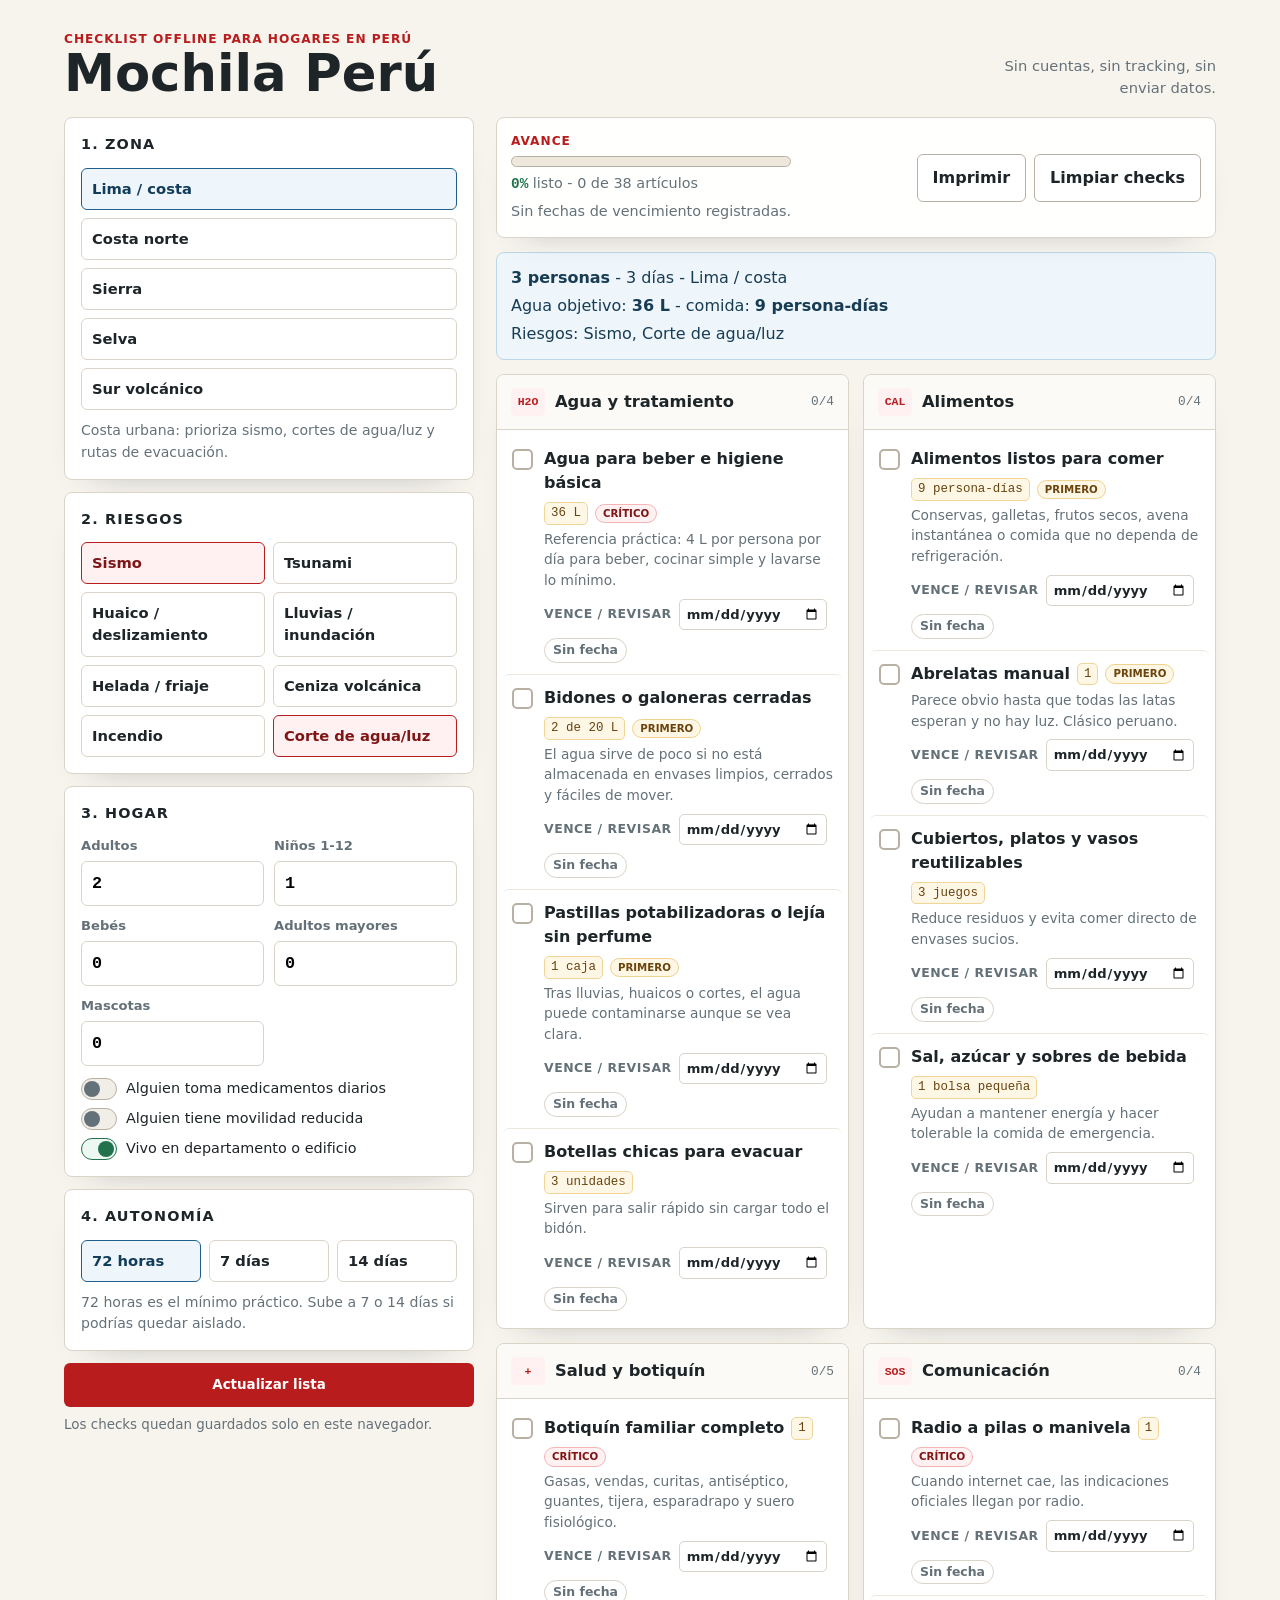
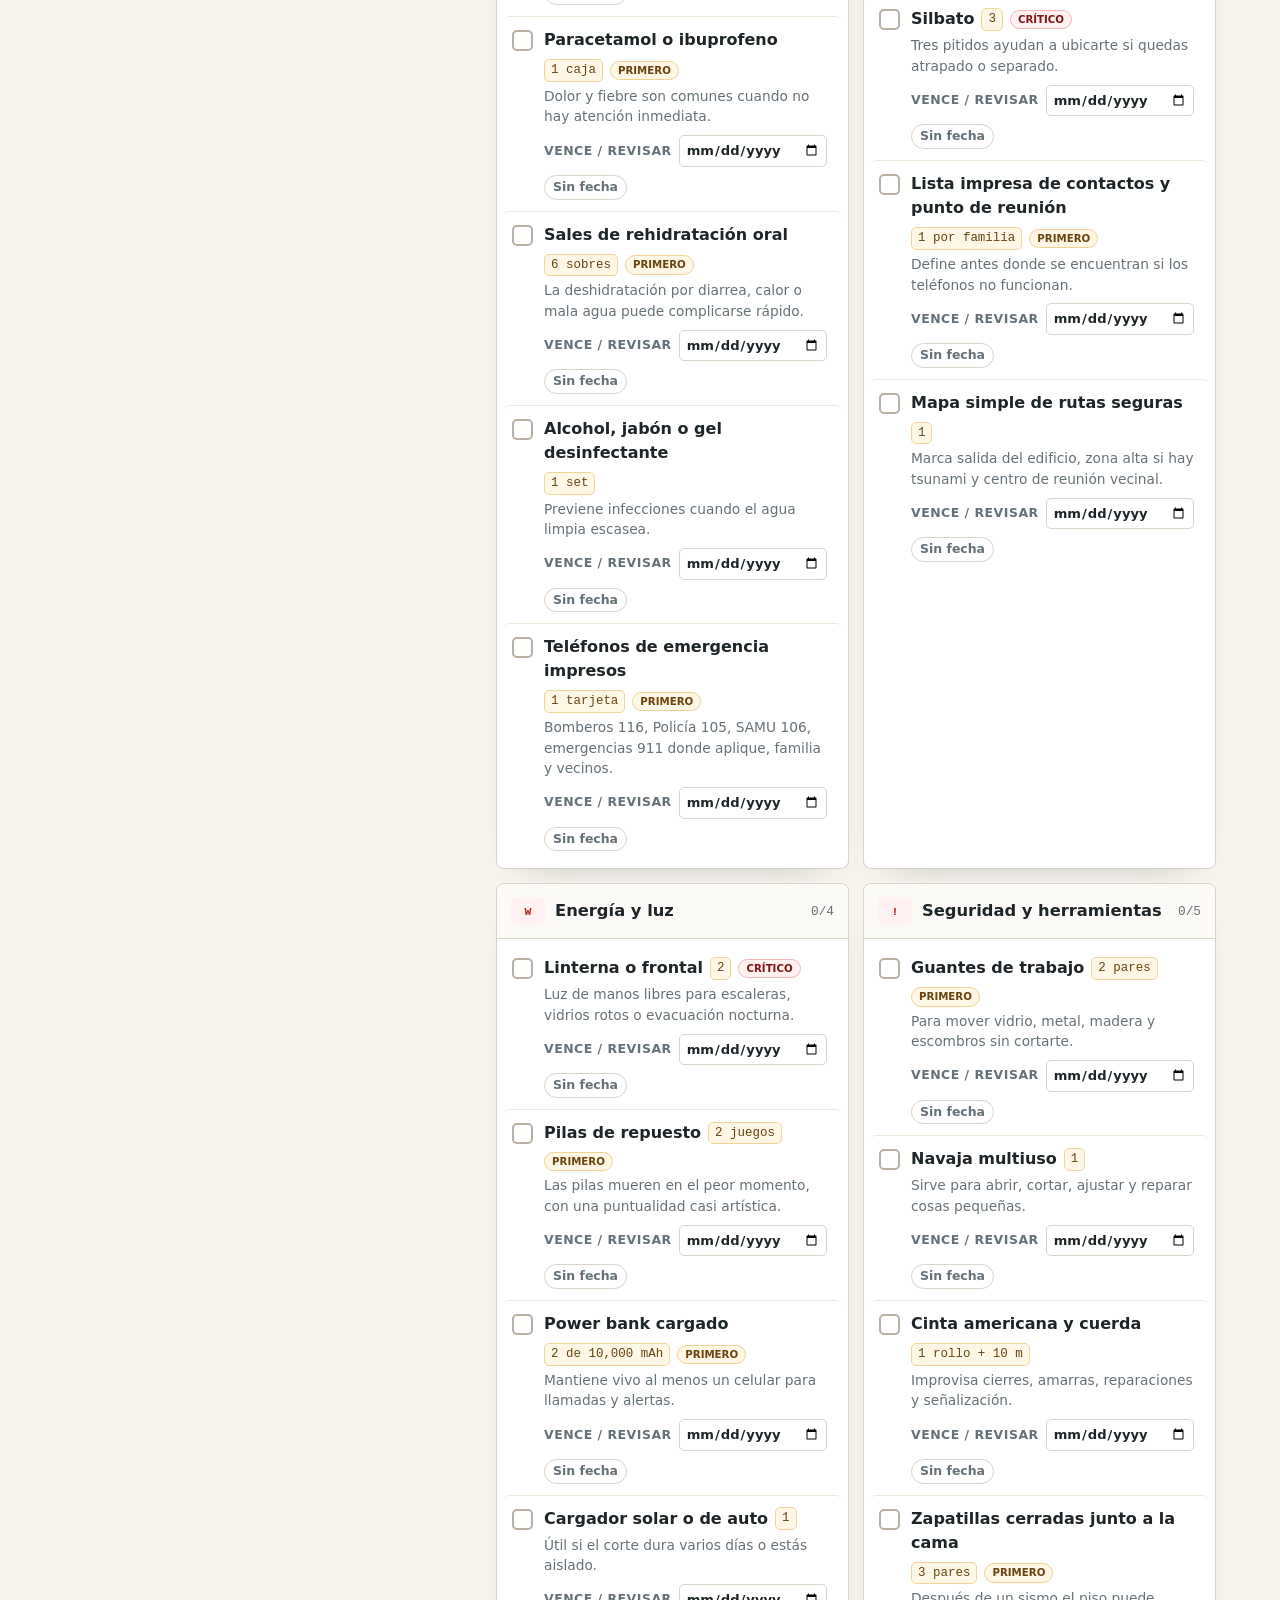
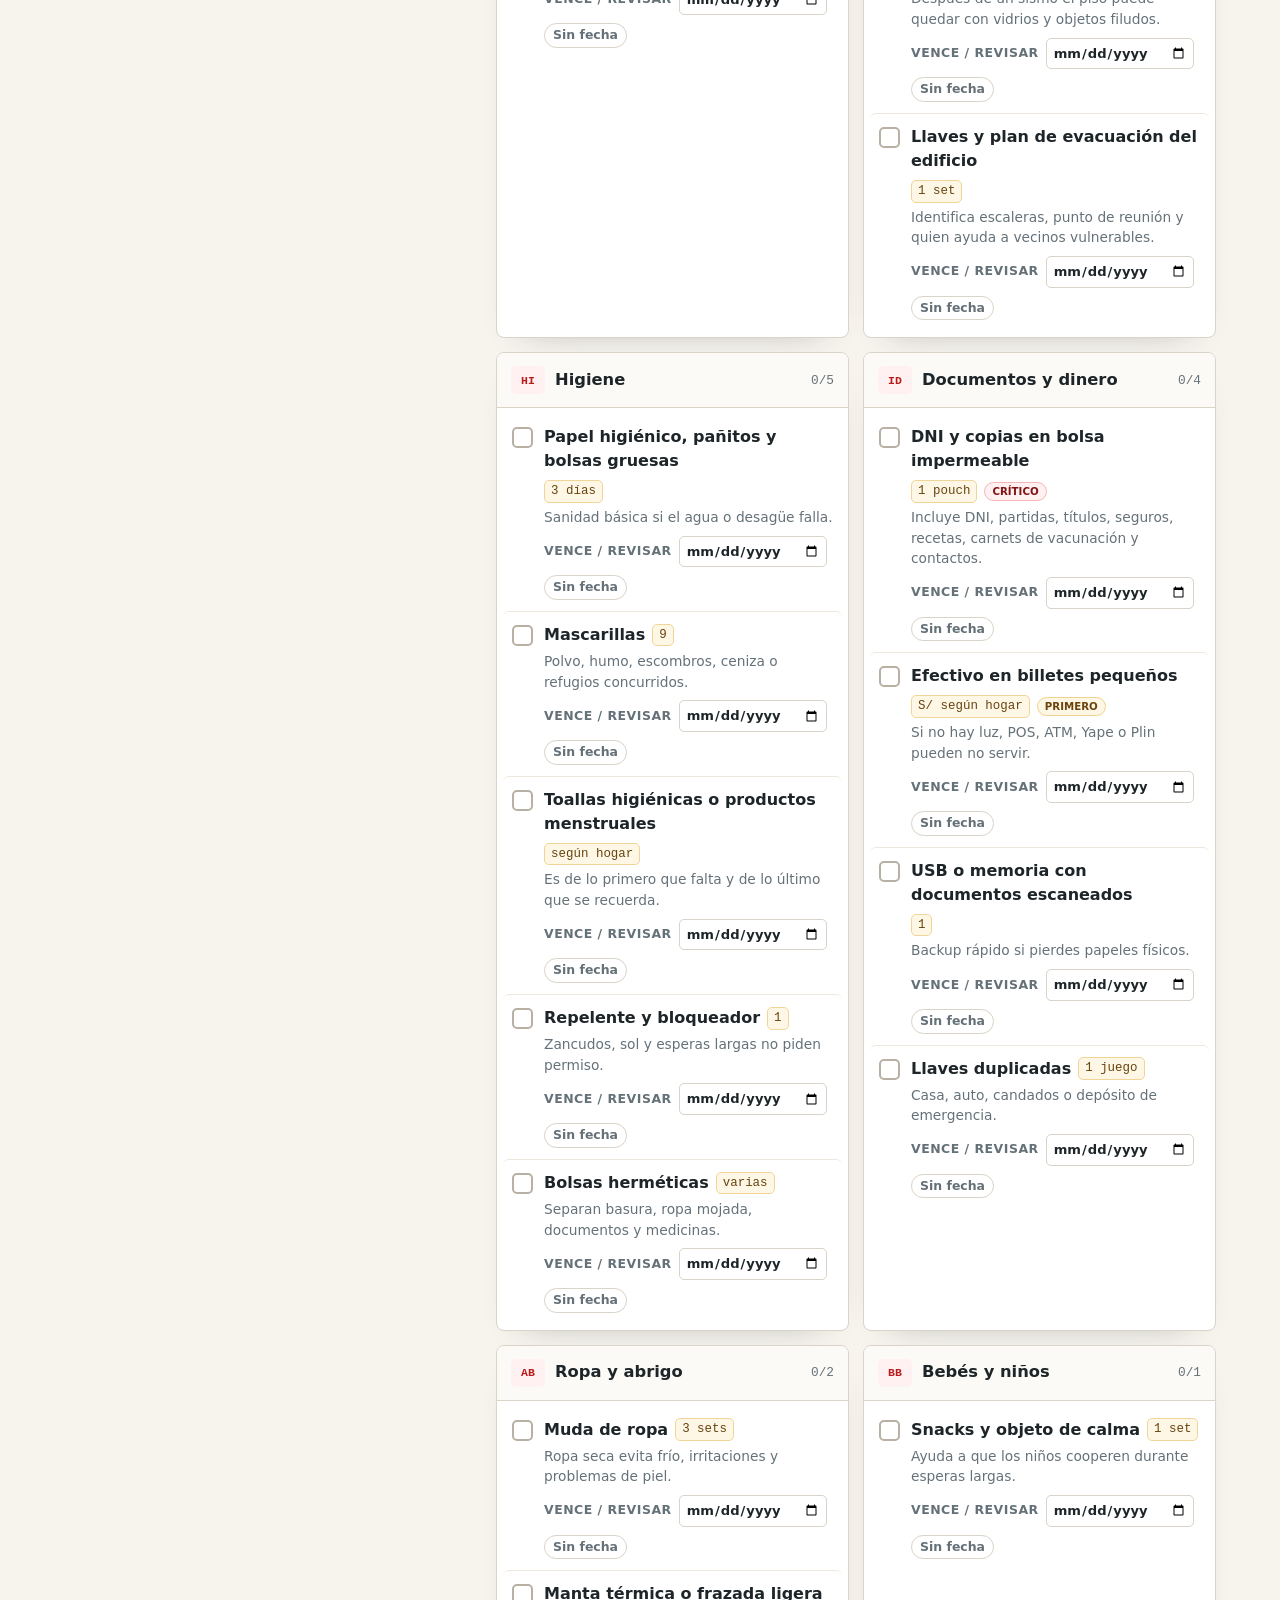
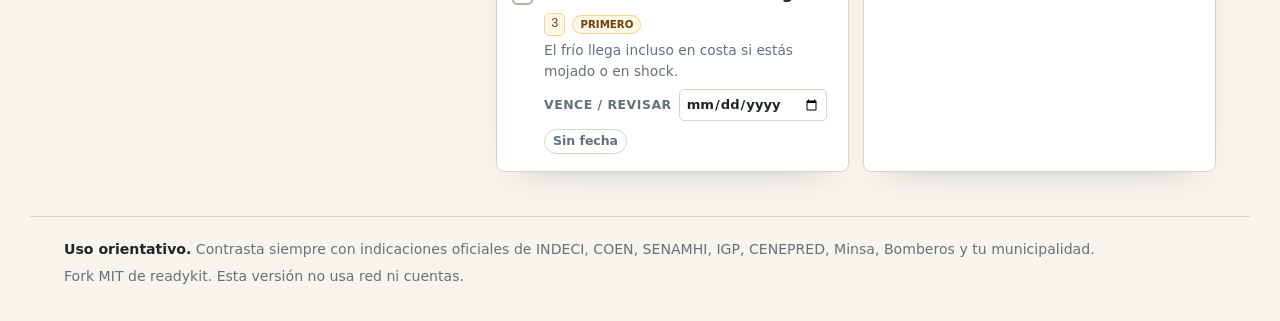
==== index.html @ b3da6a92 "Add expiration tracking and Spanish spelling fixes" ====
<!doctype html>
<html lang="es-PE">
<head>
  <meta charset="utf-8">
  <meta name="viewport" content="width=device-width, initial-scale=1">
  <meta http-equiv="Content-Security-Policy" content="default-src 'self'; connect-src 'none'; img-src 'self' data:; base-uri 'none'; form-action 'none'; object-src 'none'">
  <title>Mochila Perú - checklist familiar de emergencia</title>
  <meta name="description" content="Calcula una mochila de emergencia y caja de reserva para hogares en Perú según zona, riesgos, familia y días de autonomía. Privado, imprimible y offline.">
  <meta name="color-scheme" content="light">
  <link rel="canonical" href="https://gumorenos.github.io/mochila-peru/">
  <meta name="robots" content="index, follow, max-image-preview:large">
  <meta name="author" content="Gumorenos, fork de readykit">
  <meta name="keywords" content="mochila de emergencia Perú, kit de emergencia, INDECI, sismo Perú, huaico, tsunami, friaje, ceniza volcánica">
  <meta name="theme-color" content="#f7f4ee">

  <meta property="og:type" content="website">
  <meta property="og:site_name" content="Mochila Perú">
  <meta property="og:title" content="Mochila Perú - checklist familiar de emergencia">
  <meta property="og:description" content="Checklist peruano para preparar mochila de emergencia y caja de reserva según zona, riesgos y hogar.">
  <meta property="og:url" content="https://gumorenos.github.io/mochila-peru/">
  <meta property="og:locale" content="es_PE">
  <meta property="og:image" content="https://gumorenos.github.io/mochila-peru/og-image.png">

  <link rel="stylesheet" href="styles.css">
  <link rel="icon" href="favicon.svg" type="image/svg+xml">
  <link rel="apple-touch-icon" href="apple-touch-icon.png">
  <link rel="manifest" href="manifest.webmanifest">

  <script type="application/ld+json">
  {
    "@context": "https://schema.org",
    "@type": "WebApplication",
    "name": "Mochila Perú",
    "description": "Checklist familiar de emergencia para hogares en Perú. Calcula cantidades según familia, zona, riesgos y días de autonomía.",
    "url": "https://gumorenos.github.io/mochila-peru/",
    "applicationCategory": "UtilitiesApplication",
    "operatingSystem": "Any",
    "isAccessibleForFree": true,
    "license": "https://opensource.org/licenses/MIT",
    "inLanguage": "es-PE"
  }
  </script>
</head>
<body>
  <a class="skip-link" href="#lista">Saltar a la lista</a>

  <header class="topbar">
    <div>
      <p class="eyebrow">Checklist offline para hogares en Perú</p>
      <h1>Mochila Perú</h1>
    </div>
    <p class="topbar__note">Sin cuentas, sin tracking, sin enviar datos.</p>
  </header>

  <main class="layout">
    <form class="controls" id="controls" novalidate>
      <section class="panel">
        <h2>1. Zona</h2>
        <div class="segmented" role="radiogroup" aria-label="Zona del hogar">
          <label class="seg"><input type="radio" name="zone" value="lima-costa" checked><span>Lima / costa</span></label>
          <label class="seg"><input type="radio" name="zone" value="costa-norte"><span>Costa norte</span></label>
          <label class="seg"><input type="radio" name="zone" value="sierra"><span>Sierra</span></label>
          <label class="seg"><input type="radio" name="zone" value="selva"><span>Selva</span></label>
          <label class="seg"><input type="radio" name="zone" value="sur-volcanico"><span>Sur volcánico</span></label>
        </div>
        <p class="hint" id="zoneHint">Costa urbana: prioriza sismo, cortes de agua/luz y rutas de evacuación.</p>
      </section>

      <section class="panel">
        <h2>2. Riesgos</h2>
        <div class="chips" id="hazards">
          <label class="chip"><input type="checkbox" name="hazard" value="sismo" checked><span>Sismo</span></label>
          <label class="chip"><input type="checkbox" name="hazard" value="tsunami"><span>Tsunami</span></label>
          <label class="chip"><input type="checkbox" name="hazard" value="huaico"><span>Huaico / deslizamiento</span></label>
          <label class="chip"><input type="checkbox" name="hazard" value="lluvias"><span>Lluvias / inundación</span></label>
          <label class="chip"><input type="checkbox" name="hazard" value="friaje"><span>Helada / friaje</span></label>
          <label class="chip"><input type="checkbox" name="hazard" value="ceniza"><span>Ceniza volcánica</span></label>
          <label class="chip"><input type="checkbox" name="hazard" value="incendio"><span>Incendio</span></label>
          <label class="chip"><input type="checkbox" name="hazard" value="corte" checked><span>Corte de agua/luz</span></label>
        </div>
      </section>

      <section class="panel panel--wide">
        <h2>3. Hogar</h2>
        <div class="counts">
          <label>Adultos<input type="number" id="adults" min="0" max="30" value="2" inputmode="numeric"></label>
          <label>Niños 1-12<input type="number" id="children" min="0" max="30" value="1" inputmode="numeric"></label>
          <label>Bebés<input type="number" id="infants" min="0" max="10" value="0" inputmode="numeric"></label>
          <label>Adultos mayores<input type="number" id="elderly" min="0" max="20" value="0" inputmode="numeric"></label>
          <label>Mascotas<input type="number" id="pets" min="0" max="20" value="0" inputmode="numeric"></label>
        </div>
        <div class="toggles">
          <label class="toggle"><input type="checkbox" name="meds"><span>Alguien toma medicamentos diarios</span></label>
          <label class="toggle"><input type="checkbox" name="mobility"><span>Alguien tiene movilidad reducida</span></label>
          <label class="toggle"><input type="checkbox" name="apartment" checked><span>Vivo en departamento o edificio</span></label>
        </div>
      </section>

      <section class="panel">
        <h2>4. Autonomía</h2>
        <div class="segmented segmented--days" role="radiogroup" aria-label="Días de autonomía">
          <label class="seg"><input type="radio" name="days" value="3" checked><span>72 horas</span></label>
          <label class="seg"><input type="radio" name="days" value="7"><span>7 días</span></label>
          <label class="seg"><input type="radio" name="days" value="14"><span>14 días</span></label>
        </div>
        <p class="hint">72 horas es el mínimo práctico. Sube a 7 o 14 días si podrías quedar aislado.</p>
      </section>

      <div class="controls__action">
        <button type="submit" class="btn btn--primary">Actualizar lista</button>
        <span>Los checks quedan guardados solo en este navegador.</span>
      </div>
    </form>

    <section class="results" id="lista">
      <div class="status" aria-labelledby="statusHeading">
        <div>
          <p class="eyebrow" id="statusHeading">Avance</p>
          <div class="meter">
            <div class="meter__track"><div class="meter__fill" id="meterFill"></div></div>
            <p><strong id="meterPct">0%</strong> listo - <span id="meterCount">0 de 0</span> artículos</p>
            <p class="expiry-summary" id="expirySummary">Sin fechas de vencimiento registradas.</p>
          </div>
        </div>
        <div class="status__actions">
          <button type="button" class="btn btn--ghost" id="printBtn">Imprimir</button>
          <button type="button" class="btn btn--ghost" id="resetBtn">Limpiar checks</button>
        </div>
      </div>
      <section class="summary" id="summary" aria-live="polite"></section>
      <section class="kit" id="checklist" aria-label="Checklist de emergencia"></section>
    </section>
  </main>

  <footer class="foot">
    <p><strong>Uso orientativo.</strong> Contrasta siempre con indicaciones oficiales de INDECI, COEN, SENAMHI, IGP, CENEPRED, Minsa, Bomberos y tu municipalidad.</p>
    <p>Fork MIT de readykit. Esta versión no usa red ni cuentas.</p>
  </footer>

  <script src="app.js" defer></script>
</body>
</html>
---- styles.css ----
:root {
  --bg: #f7f4ee;
  --paper: #ffffff;
  --ink: #1e2528;
  --muted: #657178;
  --line: #d9d3c8;
  --line-strong: #b9b0a4;
  --red: #b91c1c;
  --red-soft: #fff1f1;
  --amber: #b7791f;
  --amber-soft: #fff7e6;
  --blue: #1f5f8b;
  --blue-soft: #eef6fb;
  --green: #22734d;
  --green-soft: #eef8f2;
  --shadow: 0 16px 34px -28px rgba(30, 37, 40, .42);
  --radius: 8px;
  --wrap: 1220px;
  --sans: system-ui, -apple-system, "Segoe UI", Roboto, Helvetica, Arial, sans-serif;
  --mono: ui-monospace, "SF Mono", Menlo, Consolas, "Liberation Mono", monospace;
}

* { box-sizing: border-box; }
html { -webkit-text-size-adjust: 100%; }
body {
  margin: 0;
  background: var(--bg);
  color: var(--ink);
  font-family: var(--sans);
  font-size: 16px;
  line-height: 1.5;
}
h1, h2, h3, p { margin: 0; }
h1 { font-size: clamp(2rem, 4vw, 3.25rem); line-height: 1; letter-spacing: 0; }
h2 { font-size: .9rem; text-transform: uppercase; letter-spacing: .08em; }
h3 { font-size: 1.02rem; letter-spacing: 0; }
button, input { font: inherit; }

.skip-link {
  position: absolute;
  left: 12px;
  top: -50px;
  padding: 9px 13px;
  background: var(--ink);
  color: #fff;
  border-radius: 6px;
  z-index: 50;
}
.skip-link:focus { top: 12px; }
:focus-visible { outline: 3px solid var(--blue); outline-offset: 2px; }

.topbar {
  max-width: var(--wrap);
  margin: 0 auto;
  padding: 30px clamp(16px, 4vw, 34px) 18px;
  display: flex;
  align-items: end;
  justify-content: space-between;
  gap: 18px;
}
.eyebrow {
  color: var(--red);
  font-weight: 800;
  font-size: .76rem;
  letter-spacing: .08em;
  text-transform: uppercase;
}
.topbar__note {
  max-width: 260px;
  color: var(--muted);
  font-size: .92rem;
  text-align: right;
}

.layout {
  max-width: var(--wrap);
  margin: 0 auto;
  padding: 0 clamp(16px, 4vw, 34px) 34px;
  display: grid;
  grid-template-columns: minmax(300px, 410px) minmax(0, 1fr);
  gap: 22px;
  align-items: start;
}

.controls {
  position: sticky;
  top: 14px;
  display: grid;
  gap: 12px;
}
.panel {
  background: var(--paper);
  border: 1px solid var(--line);
  border-radius: var(--radius);
  padding: 16px;
  box-shadow: var(--shadow);
}
.hint {
  margin-top: 10px;
  color: var(--muted);
  font-size: .88rem;
}

.segmented {
  display: grid;
  gap: 8px;
  margin-top: 12px;
}
.segmented--days { grid-template-columns: repeat(3, 1fr); }
.seg, .chip, .toggle { position: relative; display: block; }
.seg input, .chip input, .toggle input {
  position: absolute;
  inset: 0;
  opacity: 0;
  margin: 0;
  cursor: pointer;
}
.seg span, .chip span {
  display: block;
  border: 1px solid var(--line);
  border-radius: 6px;
  background: #fff;
  padding: 9px 10px;
  color: var(--ink);
  font-weight: 650;
  font-size: .92rem;
}
.seg input:checked + span {
  border-color: var(--blue);
  background: var(--blue-soft);
  color: #123d5a;
}
.chips {
  display: grid;
  grid-template-columns: repeat(2, minmax(0, 1fr));
  gap: 8px;
  margin-top: 12px;
}
.chip input:checked + span {
  border-color: var(--red);
  background: var(--red-soft);
  color: #7f1515;
}

.counts {
  display: grid;
  grid-template-columns: repeat(2, minmax(0, 1fr));
  gap: 10px;
  margin-top: 12px;
}
.counts label {
  color: var(--muted);
  font-size: .82rem;
  font-weight: 700;
}
.counts input {
  width: 100%;
  margin-top: 5px;
  border: 1px solid var(--line);
  border-radius: 6px;
  padding: 9px 10px;
  font-family: var(--mono);
  font-size: 1.05rem;
}
.toggles {
  margin-top: 12px;
  display: grid;
  gap: 8px;
}
.toggle span {
  display: grid;
  grid-template-columns: 36px 1fr;
  gap: 9px;
  align-items: center;
  color: var(--ink);
  font-size: .9rem;
}
.toggle span::before {
  content: "";
  width: 34px;
  height: 20px;
  border-radius: 999px;
  border: 1px solid var(--line-strong);
  background: #f1eee8;
}
.toggle span::after {
  content: "";
  position: absolute;
  left: 3px;
  width: 16px;
  height: 16px;
  border-radius: 50%;
  background: var(--muted);
  transition: transform .15s ease, background .15s ease;
}
.toggle input:checked + span::before { background: var(--green-soft); border-color: var(--green); }
.toggle input:checked + span::after { transform: translateX(14px); background: var(--green); }

.controls__action {
  display: grid;
  gap: 8px;
  color: var(--muted);
  font-size: .84rem;
}
.btn {
  border: 1px solid transparent;
  border-radius: 6px;
  padding: 11px 15px;
  font-weight: 800;
  cursor: pointer;
}
.btn--primary { background: var(--red); color: #fff; }
.btn--primary:hover { background: #991b1b; }
.btn--ghost { background: #fff; border-color: var(--line-strong); color: var(--ink); }
.btn--ghost:hover { background: #f4f0e9; }

.results { display: grid; gap: 14px; min-width: 0; }
.status {
  position: sticky;
  top: 14px;
  z-index: 10;
  display: flex;
  align-items: center;
  justify-content: space-between;
  gap: 16px;
  background: rgba(255,255,255,.92);
  border: 1px solid var(--line);
  border-radius: var(--radius);
  padding: 14px;
  box-shadow: var(--shadow);
  backdrop-filter: blur(8px);
}
.meter { min-width: 260px; margin-top: 5px; }
.meter__track {
  height: 11px;
  border: 1px solid var(--line-strong);
  border-radius: 999px;
  overflow: hidden;
  background: #eee8dc;
}
.meter__fill {
  height: 100%;
  width: 0;
  background: var(--green);
  transition: width .25s ease;
}
.meter p { margin-top: 6px; color: var(--muted); font-size: .9rem; }
.meter strong { color: var(--green); font-family: var(--mono); }
.expiry-summary {
  color: var(--muted);
}
.expiry-summary.is-expired { color: var(--red); font-weight: 800; }
.expiry-summary.is-soon { color: var(--amber); font-weight: 800; }
.expiry-summary.is-watch { color: var(--blue); }
.expiry-summary.is-ok { color: var(--green); }
.status__actions { display: flex; gap: 8px; flex-wrap: wrap; }

.summary__card {
  background: var(--blue-soft);
  border: 1px solid #bdd7e9;
  border-radius: var(--radius);
  padding: 13px 14px;
  display: grid;
  gap: 4px;
  color: #173c54;
}

.kit {
  display: grid;
  grid-template-columns: repeat(2, minmax(0, 1fr));
  gap: 14px;
}
.cat {
  background: var(--paper);
  border: 1px solid var(--line);
  border-radius: var(--radius);
  box-shadow: var(--shadow);
  overflow: hidden;
}
.cat__head {
  display: flex;
  align-items: center;
  gap: 10px;
  padding: 13px 14px;
  border-bottom: 1px solid var(--line);
  background: #fbfaf6;
}
.cat__glyph {
  width: 34px;
  height: 28px;
  display: grid;
  place-items: center;
  border-radius: 5px;
  background: var(--red-soft);
  color: var(--red);
  font-family: var(--mono);
  font-size: .72rem;
  font-weight: 900;
}
.cat__count {
  margin-left: auto;
  color: var(--muted);
  font-family: var(--mono);
  font-size: .8rem;
}
.cat__list { list-style: none; padding: 6px; margin: 0; }
.item {
  display: grid;
  grid-template-columns: auto 1fr;
  gap: 4px 11px;
  padding: 11px 9px;
  border-radius: 6px;
}
.item + .item { border-top: 1px solid #eee8dc; }
.item:hover { background: #fbfaf6; }
.item.is-done { background: var(--green-soft); }
.item.is-done .item__name { text-decoration: line-through; color: var(--muted); }
.item__box { grid-row: 1 / 3; padding-top: 2px; }
.item__box input {
  appearance: none;
  width: 21px;
  height: 21px;
  margin: 0;
  border: 2px solid var(--line-strong);
  border-radius: 5px;
  display: grid;
  place-items: center;
  cursor: pointer;
}
.item__box input:checked { background: var(--green); border-color: var(--green); }
.item__box input:checked::after {
  content: "";
  width: 5px;
  height: 10px;
  border: solid #fff;
  border-width: 0 2px 2px 0;
  transform: rotate(45deg) translate(-1px, -1px);
}
.item__main { display: flex; align-items: center; gap: 7px; flex-wrap: wrap; }
.item__name { font-weight: 750; }
.item__qty {
  font-family: var(--mono);
  font-size: .78rem;
  color: #66440f;
  background: var(--amber-soft);
  border: 1px solid #f0d597;
  border-radius: 5px;
  padding: 1px 6px;
}
.tag {
  font-size: .64rem;
  font-weight: 900;
  text-transform: uppercase;
  border-radius: 999px;
  padding: 1px 7px;
}
.tag--critical { color: #7f1515; background: var(--red-soft); border: 1px solid #f3b5b5; }
.tag--first { color: #6b430c; background: var(--amber-soft); border: 1px solid #efd28d; }
.item__why {
  grid-column: 2;
  color: var(--muted);
  font-size: .86rem;
}
.item__expiry {
  grid-column: 2;
  display: flex;
  align-items: center;
  gap: 8px;
  flex-wrap: wrap;
  margin-top: 4px;
}
.item__expiry label {
  display: inline-flex;
  align-items: center;
  gap: 7px;
  color: var(--muted);
  font-size: .78rem;
  font-weight: 800;
  text-transform: uppercase;
  letter-spacing: .04em;
}
.item__expiry input {
  border: 1px solid var(--line);
  border-radius: 5px;
  padding: 4px 6px;
  color: var(--ink);
  background: #fff;
  font-size: .82rem;
}
.expiry-status {
  border: 1px solid var(--line);
  border-radius: 999px;
  padding: 2px 8px;
  color: var(--muted);
  background: #fff;
  font-size: .78rem;
  font-weight: 800;
}
.expiry-status.is-expired { color: var(--red); background: var(--red-soft); border-color: #f3b5b5; }
.expiry-status.is-soon { color: var(--amber); background: var(--amber-soft); border-color: #efd28d; }
.expiry-status.is-watch { color: var(--blue); background: var(--blue-soft); border-color: #bdd7e9; }
.expiry-status.is-ok { color: var(--green); background: var(--green-soft); border-color: #b9dfc8; }

.foot {
  border-top: 1px solid var(--line);
  max-width: var(--wrap);
  margin: 10px auto 0;
  padding: 22px clamp(16px, 4vw, 34px) 34px;
  color: var(--muted);
  font-size: .88rem;
  display: grid;
  gap: 6px;
}
.foot strong { color: var(--ink); }

@media (max-width: 980px) {
  .layout { grid-template-columns: 1fr; }
  .controls, .status { position: static; }
  .topbar { align-items: start; flex-direction: column; }
  .topbar__note { text-align: left; }
}
@media (max-width: 720px) {
  .kit { grid-template-columns: 1fr; }
  .status { align-items: stretch; flex-direction: column; }
  .status__actions .btn { flex: 1; }
}
@media (max-width: 520px) {
  .chips, .counts, .segmented--days { grid-template-columns: 1fr; }
  .meter { min-width: 0; }
}

@media print {
  body { background: #fff; color: #000; }
  .topbar, .controls, .status__actions, .skip-link { display: none !important; }
  .layout { display: block; max-width: none; padding: 0; }
  .status, .summary__card, .cat { box-shadow: none; border-color: #000; }
  .status { position: static; margin-bottom: 10px; }
  .kit { display: block; }
  .cat { break-inside: avoid; margin-bottom: 10px; }
  .cat__head, .summary__card { background: #fff; }
  .cat__glyph, .tag, .item__qty { border-color: #000; background: #fff; color: #000; }
  .item { break-inside: avoid; }
  .item__why, .foot, .meter p { color: #000; }
}
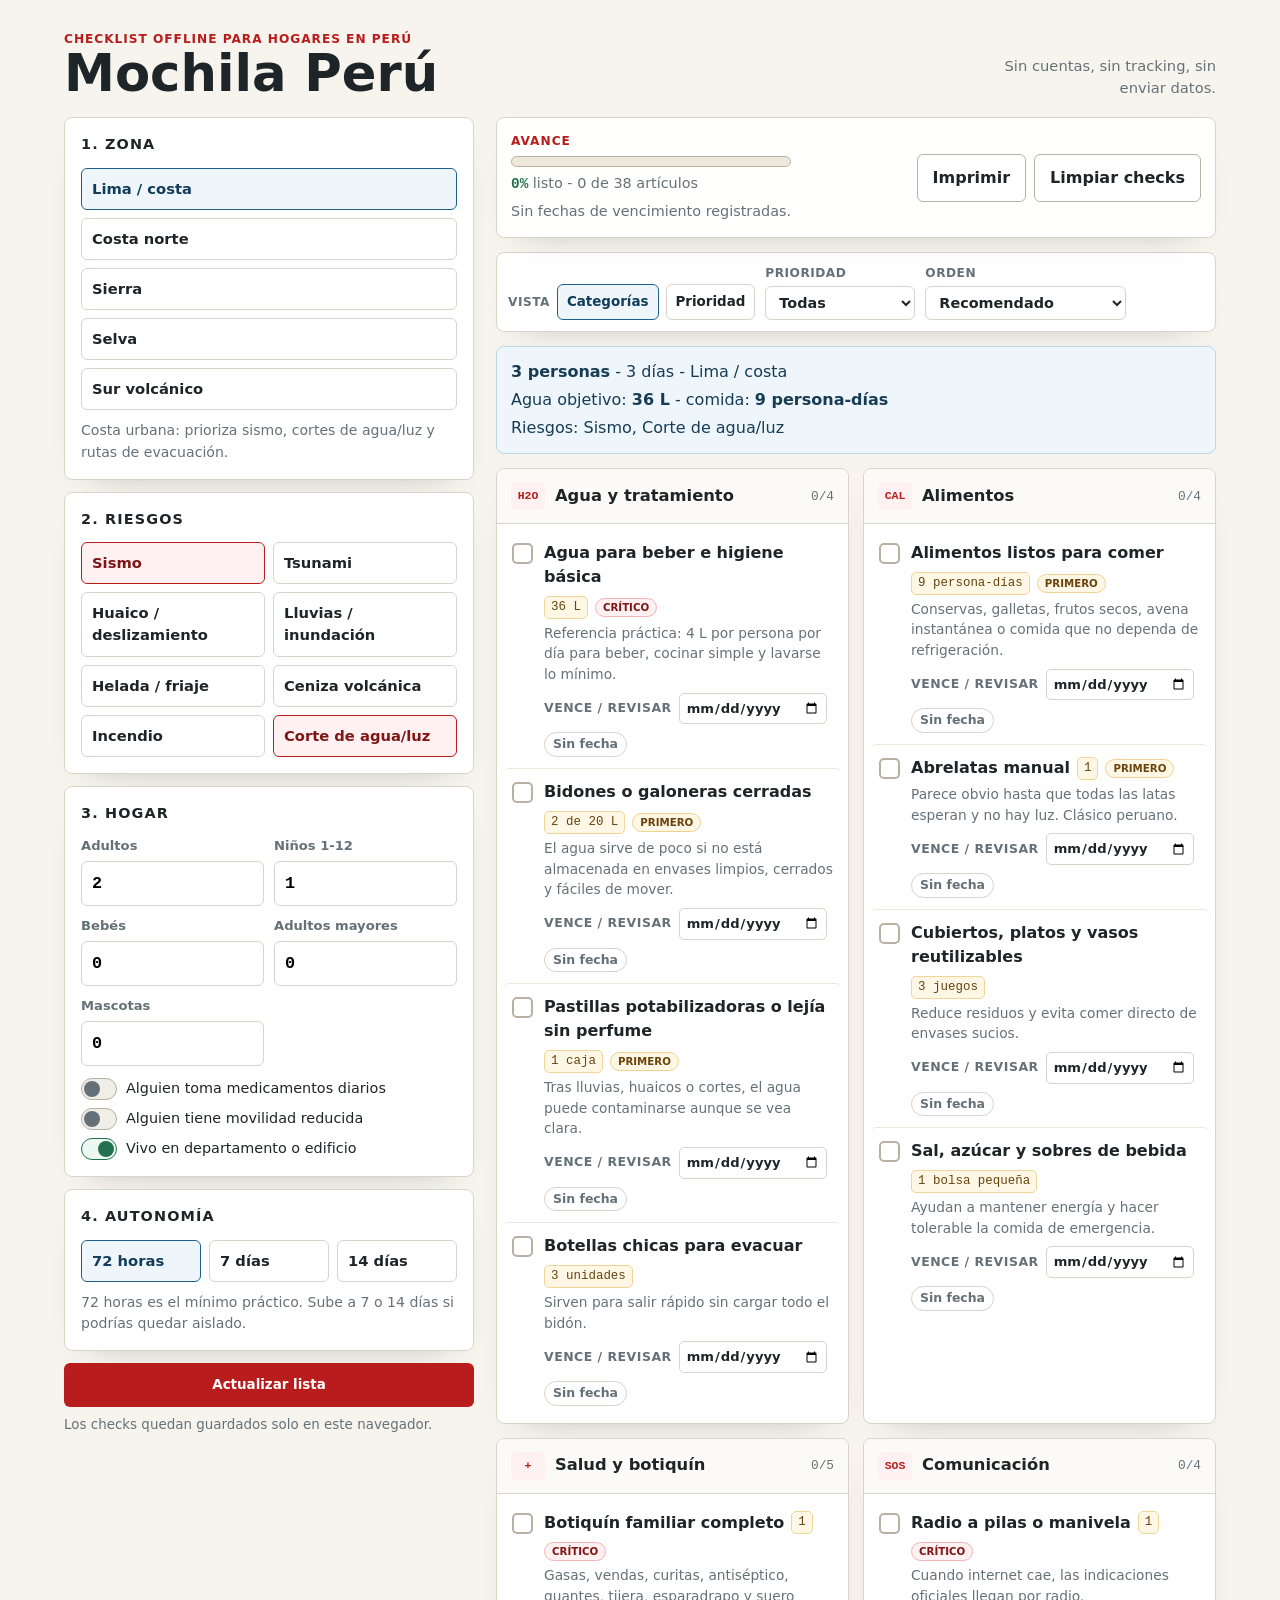
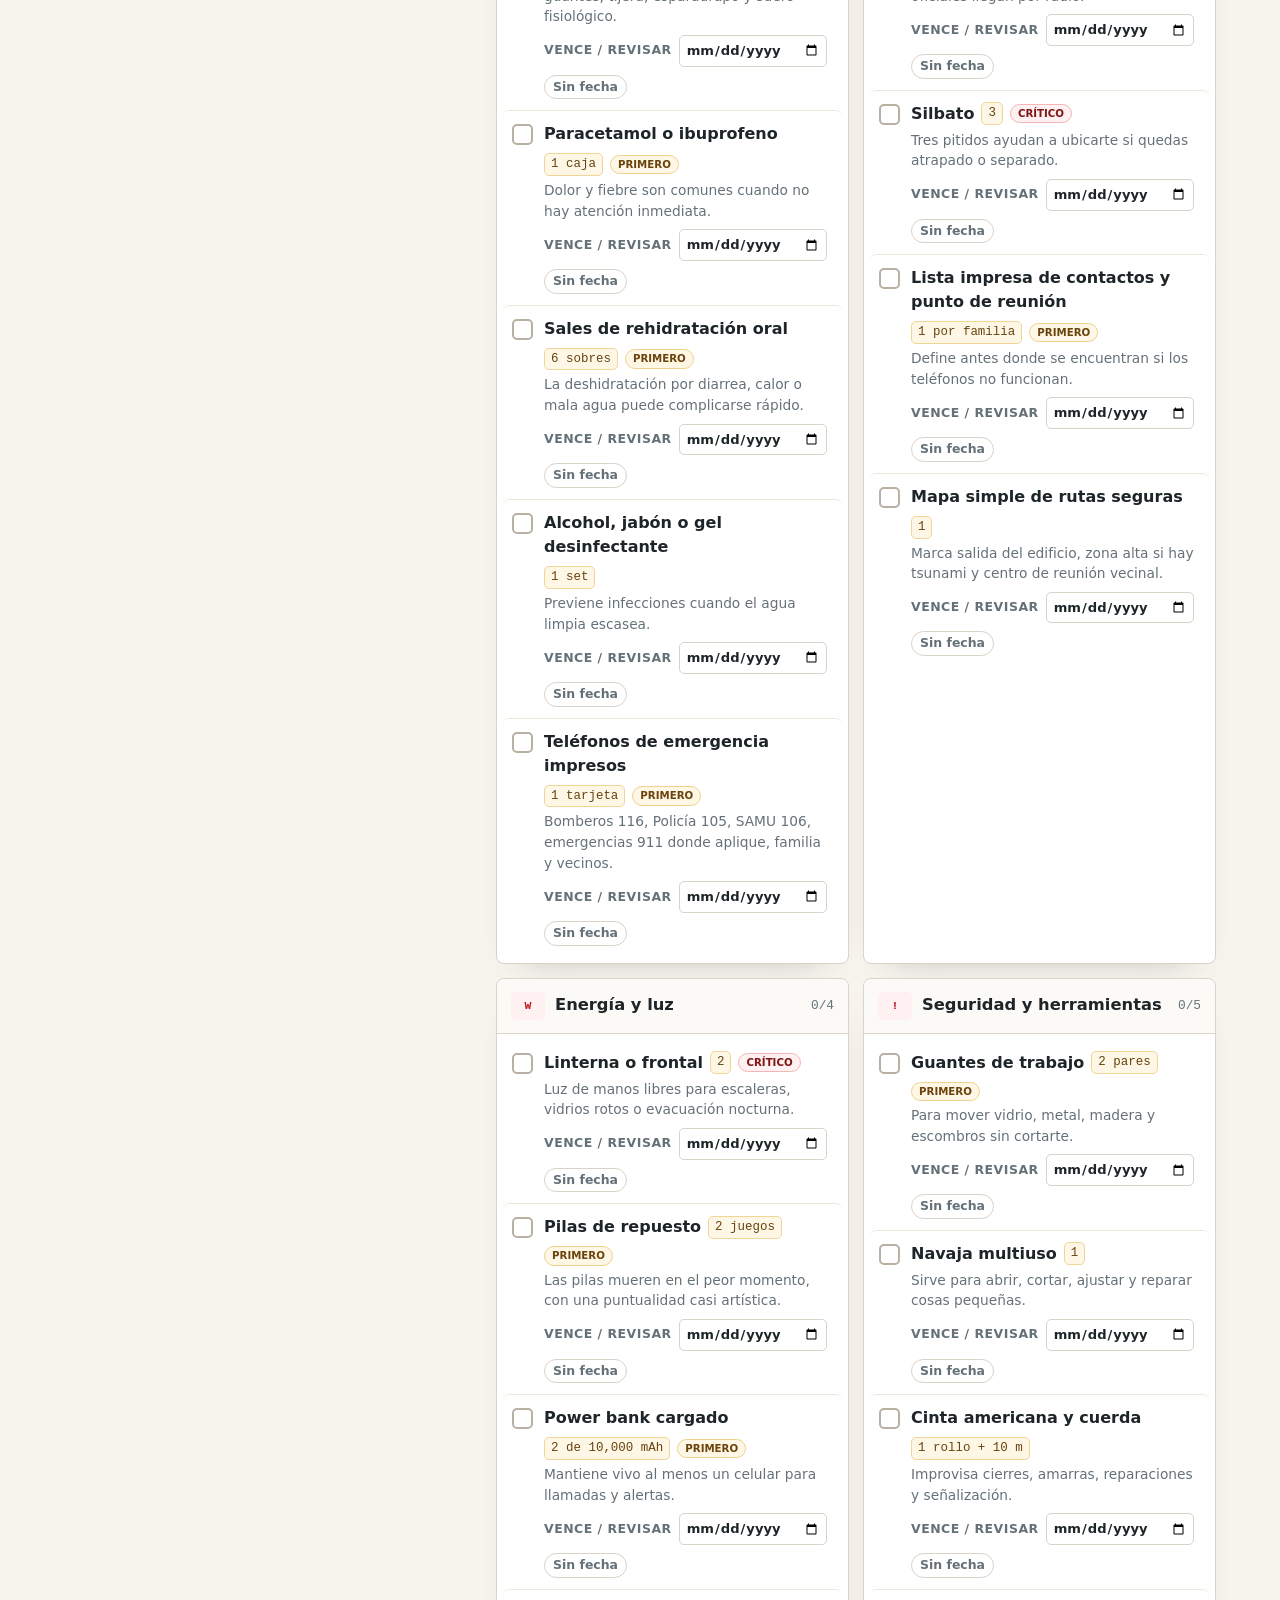
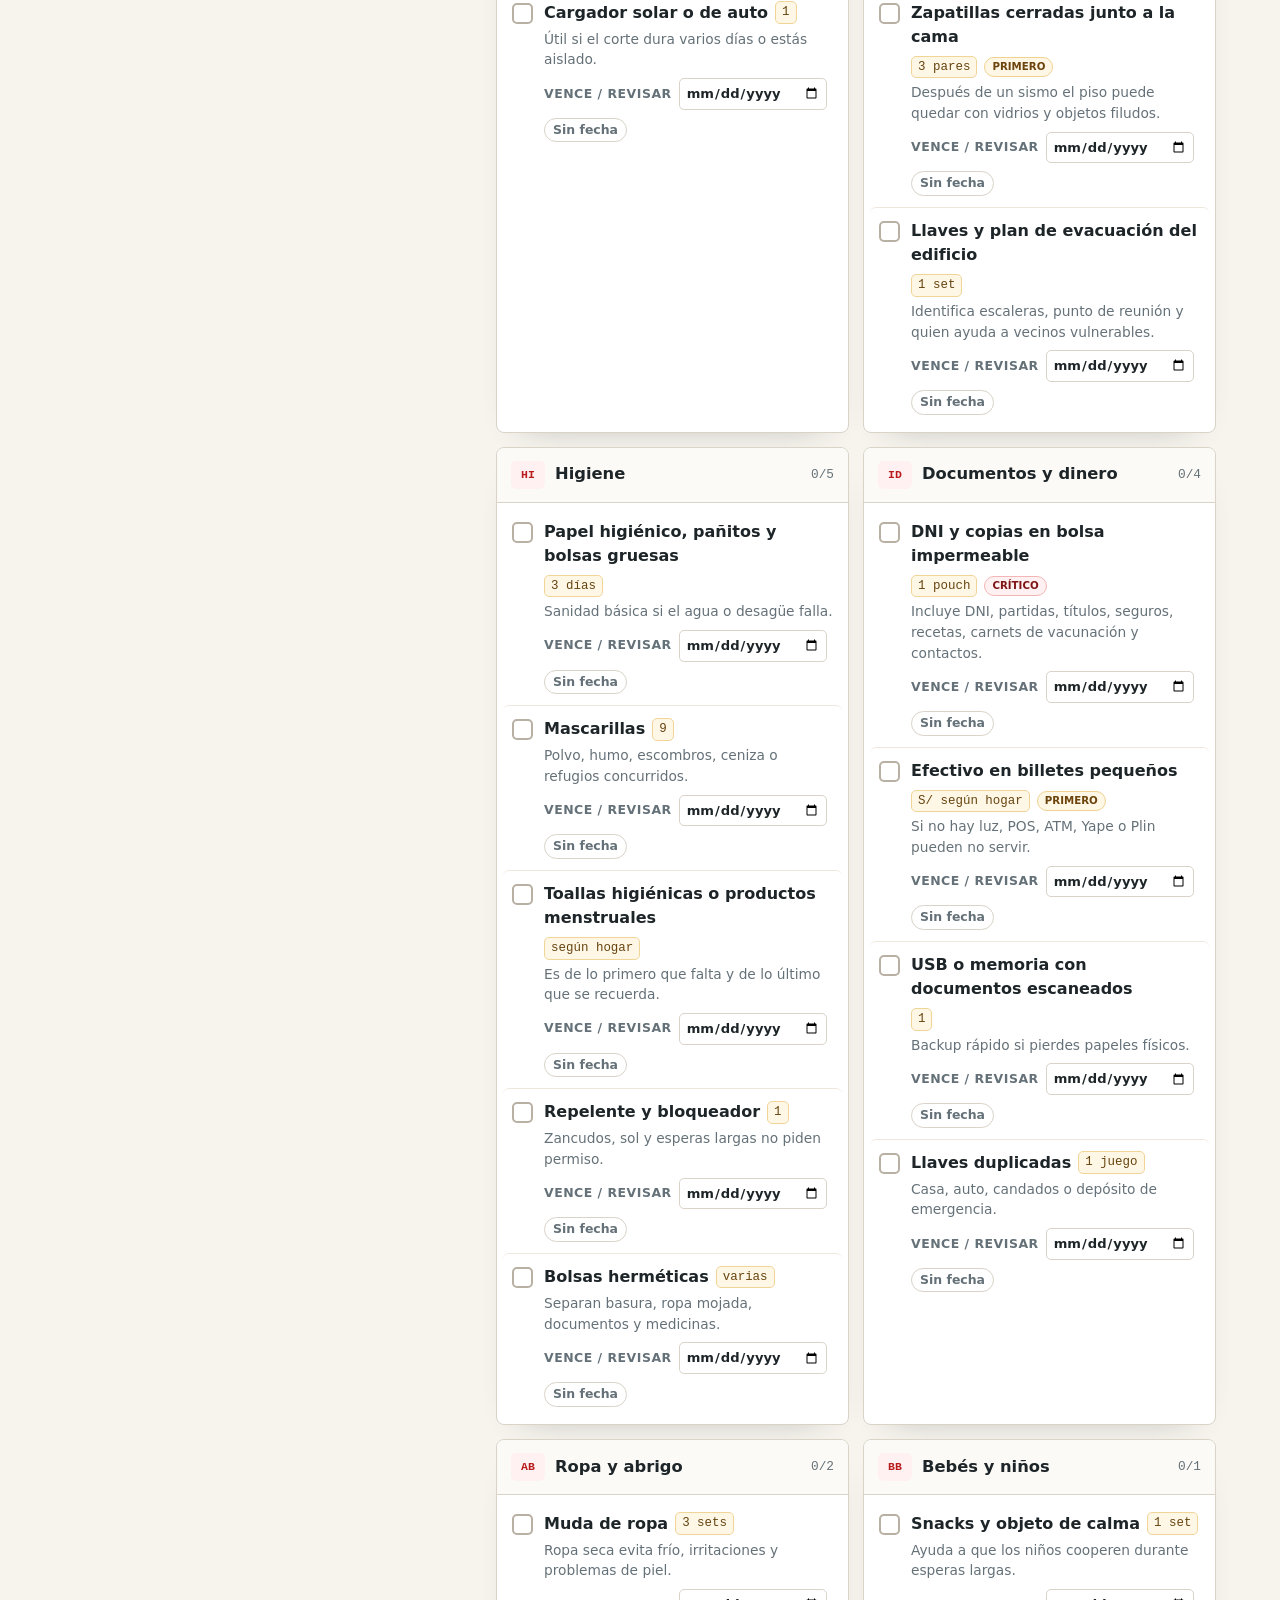
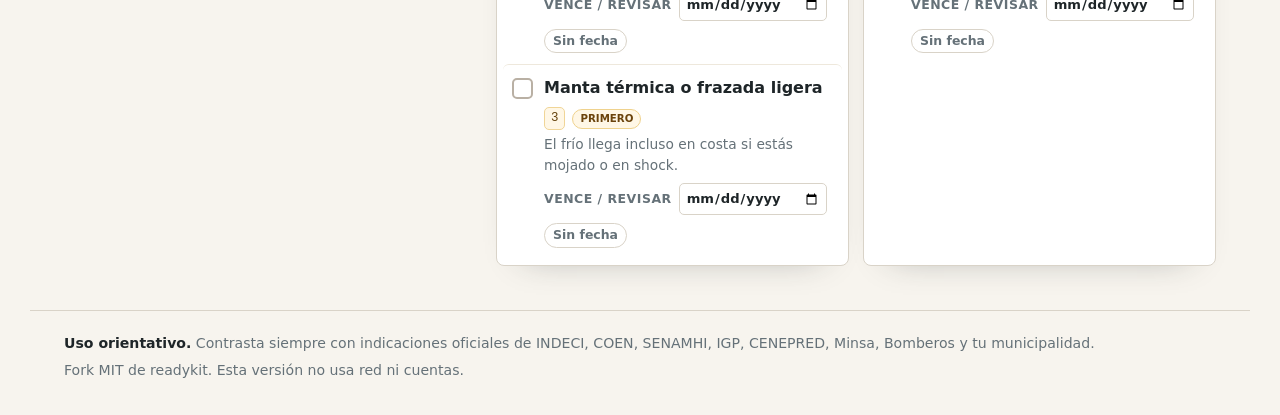
==== commit 5dff447e: "Add priority list controls" ====
--- a/index.html
+++ b/index.html
@@ -127,6 +127,31 @@
           <button type="button" class="btn btn--ghost" id="resetBtn">Limpiar checks</button>
         </div>
       </div>
+      <section class="list-tools" aria-label="Controles de lista">
+        <div class="list-tools__group">
+          <span>Vista</span>
+          <label><input type="radio" name="viewMode" value="category" checked><span>Categorías</span></label>
+          <label><input type="radio" name="viewMode" value="priority"><span>Prioridad</span></label>
+        </div>
+        <label class="select-control">
+          Prioridad
+          <select id="priorityFilter">
+            <option value="all">Todas</option>
+            <option value="crítico">Crítico</option>
+            <option value="primero">Primero</option>
+            <option value="normal">Sin marca</option>
+          </select>
+        </label>
+        <label class="select-control">
+          Orden
+          <select id="sortMode">
+            <option value="recommended">Recomendado</option>
+            <option value="priority">Prioridad</option>
+            <option value="expiry">Vencimiento</option>
+            <option value="pending">Pendientes primero</option>
+          </select>
+        </label>
+      </section>
       <section class="summary" id="summary" aria-live="polite"></section>
       <section class="kit" id="checklist" aria-label="Checklist de emergencia"></section>
     </section>
--- a/styles.css
+++ b/styles.css
@@ -265,10 +265,88 @@
   color: #173c54;
 }
 
+.list-tools {
+  display: flex;
+  align-items: end;
+  gap: 10px;
+  flex-wrap: wrap;
+  background: var(--paper);
+  border: 1px solid var(--line);
+  border-radius: var(--radius);
+  padding: 11px;
+  box-shadow: var(--shadow);
+}
+.list-tools__group {
+  display: flex;
+  align-items: center;
+  gap: 7px;
+  flex-wrap: wrap;
+}
+.list-tools__group > span,
+.select-control {
+  color: var(--muted);
+  font-size: .76rem;
+  font-weight: 850;
+  text-transform: uppercase;
+  letter-spacing: .04em;
+}
+.list-tools__group label {
+  position: relative;
+  display: block;
+}
+.list-tools__group input {
+  position: absolute;
+  inset: 0;
+  opacity: 0;
+  margin: 0;
+  cursor: pointer;
+}
+.list-tools__group label span {
+  display: block;
+  border: 1px solid var(--line);
+  border-radius: 6px;
+  background: #fff;
+  padding: 7px 9px;
+  color: var(--ink);
+  font-size: .84rem;
+  font-weight: 750;
+  text-transform: none;
+  letter-spacing: 0;
+}
+.list-tools__group input:checked + span {
+  border-color: var(--blue);
+  background: var(--blue-soft);
+  color: #123d5a;
+}
+.select-control {
+  display: grid;
+  gap: 4px;
+}
+.select-control select {
+  min-width: 150px;
+  border: 1px solid var(--line);
+  border-radius: 6px;
+  background: #fff;
+  color: var(--ink);
+  padding: 7px 9px;
+  font: inherit;
+  font-size: .9rem;
+}
+
 .kit {
   display: grid;
   grid-template-columns: repeat(2, minmax(0, 1fr));
   gap: 14px;
+}
+.kit--priority {
+  grid-template-columns: 1fr;
+}
+.empty {
+  background: var(--paper);
+  border: 1px solid var(--line);
+  border-radius: var(--radius);
+  padding: 14px;
+  color: var(--muted);
 }
 .cat {
   background: var(--paper);
@@ -356,6 +434,7 @@
 }
 .tag--critical { color: #7f1515; background: var(--red-soft); border: 1px solid #f3b5b5; }
 .tag--first { color: #6b430c; background: var(--amber-soft); border: 1px solid #efd28d; }
+.tag--cat { color: #173c54; background: var(--blue-soft); border: 1px solid #bdd7e9; }
 .item__why {
   grid-column: 2;
   color: var(--muted);
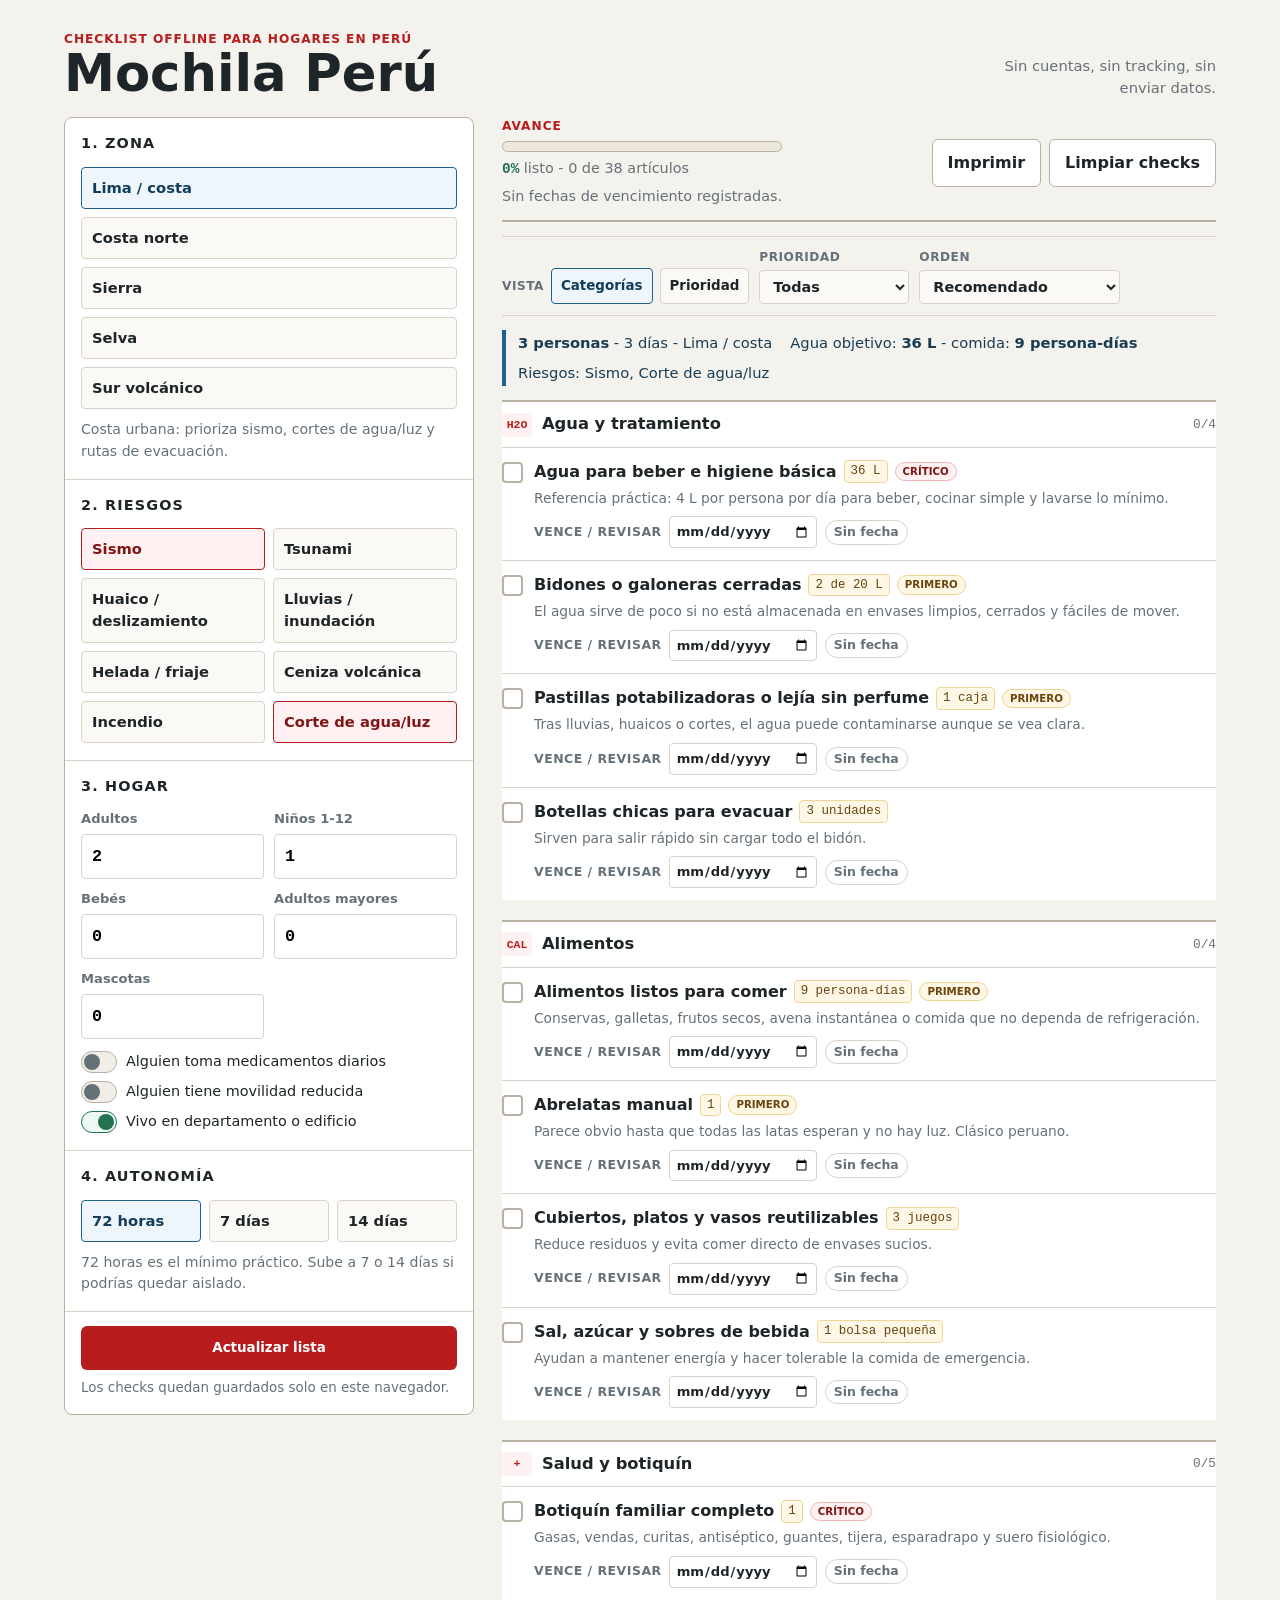
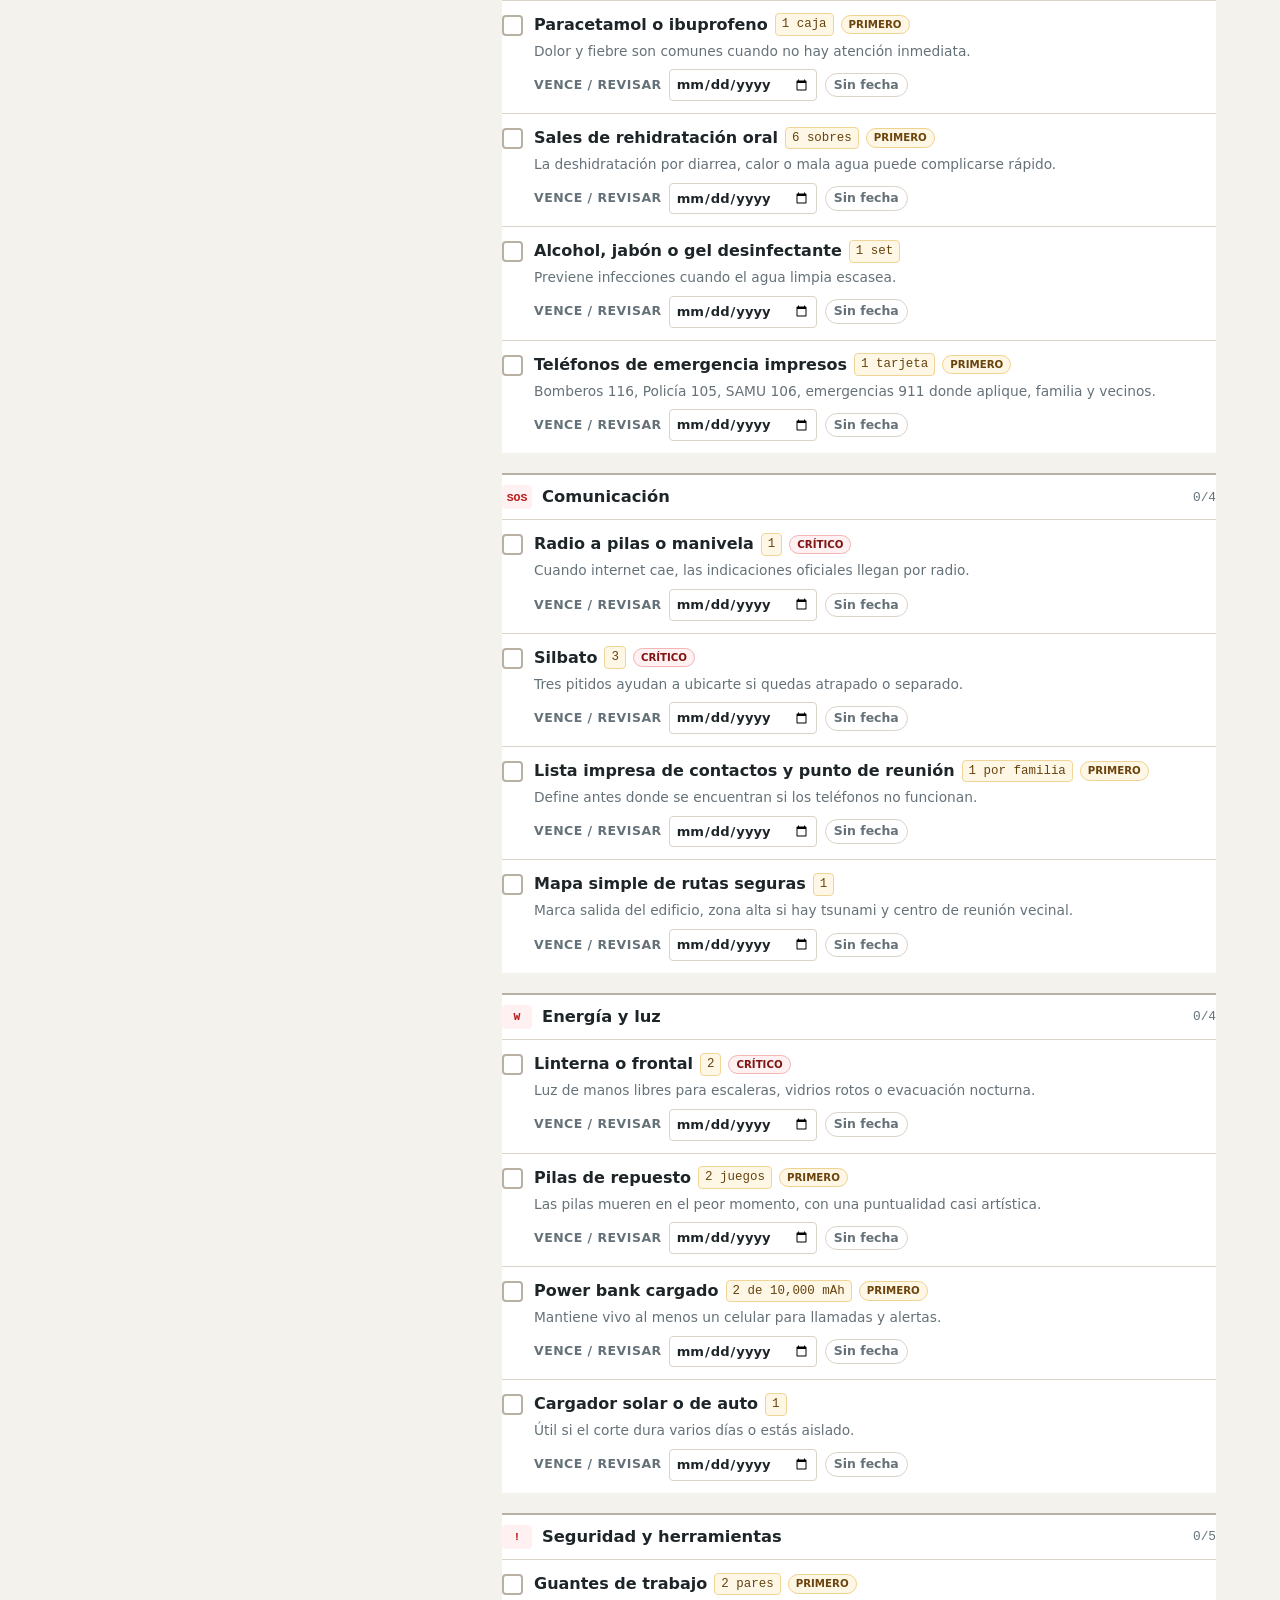
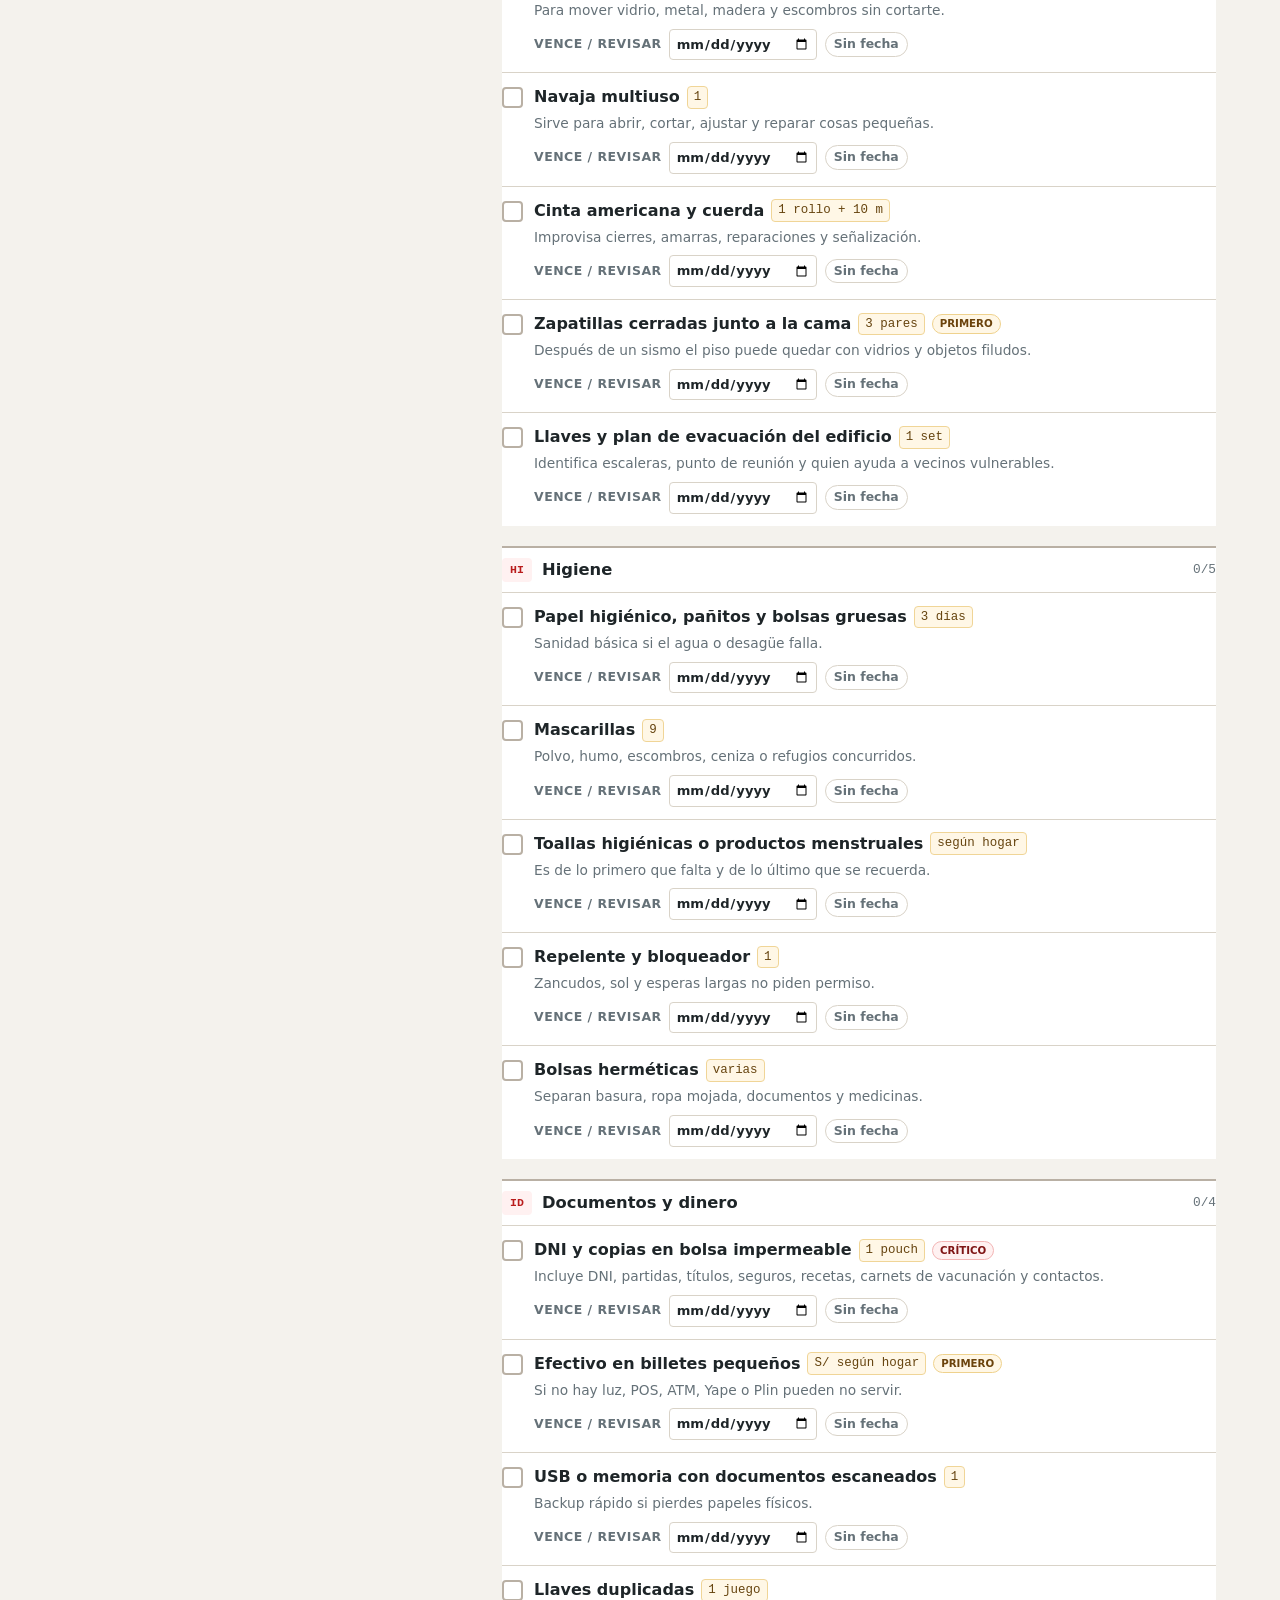
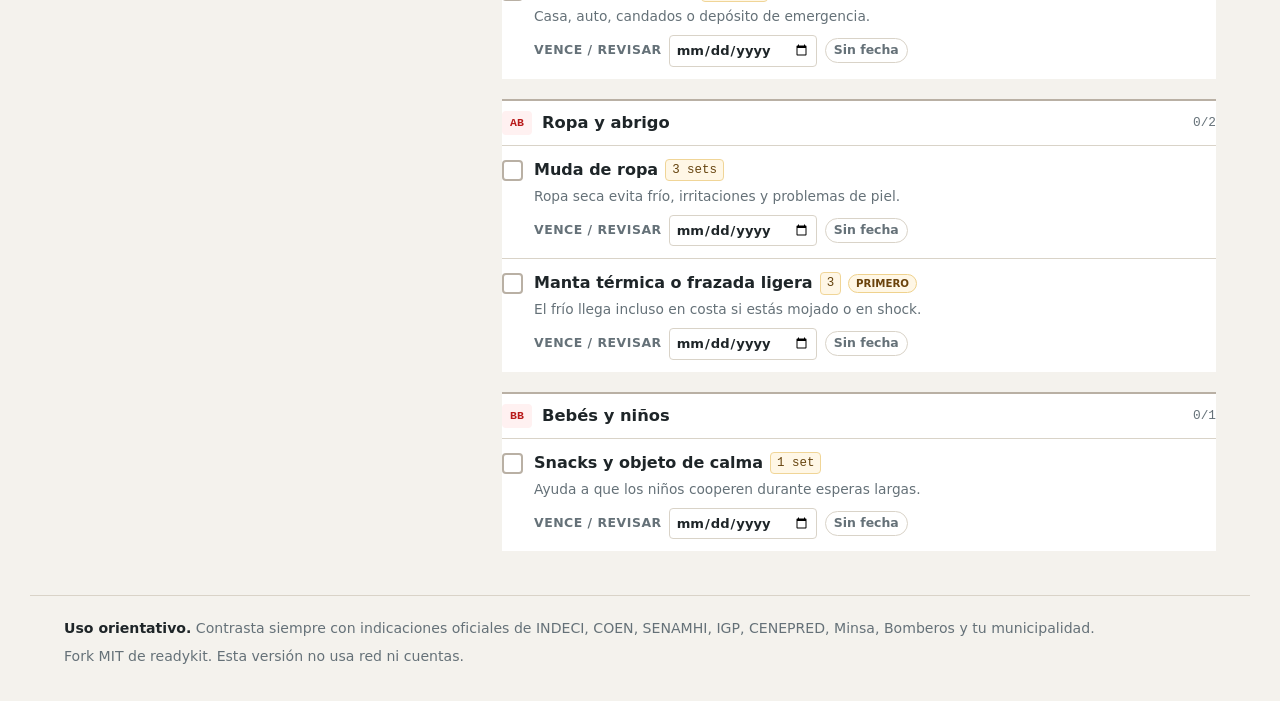
==== commit 88b0b9ad: "Flatten checklist interface" ====
--- a/index.html
+++ b/index.html
@@ -7,7 +7,7 @@
   <title>Mochila Perú - checklist familiar de emergencia</title>
   <meta name="description" content="Calcula una mochila de emergencia y caja de reserva para hogares en Perú según zona, riesgos, familia y días de autonomía. Privado, imprimible y offline.">
   <meta name="color-scheme" content="light">
-  <link rel="canonical" href="https://gumorenos.github.io/mochila-peru/">
+  <link rel="canonical" href="https://mochila-peru.pages.dev/">
   <meta name="robots" content="index, follow, max-image-preview:large">
   <meta name="author" content="Gumorenos, fork de readykit">
   <meta name="keywords" content="mochila de emergencia Perú, kit de emergencia, INDECI, sismo Perú, huaico, tsunami, friaje, ceniza volcánica">
@@ -17,9 +17,9 @@
   <meta property="og:site_name" content="Mochila Perú">
   <meta property="og:title" content="Mochila Perú - checklist familiar de emergencia">
   <meta property="og:description" content="Checklist peruano para preparar mochila de emergencia y caja de reserva según zona, riesgos y hogar.">
-  <meta property="og:url" content="https://gumorenos.github.io/mochila-peru/">
+  <meta property="og:url" content="https://mochila-peru.pages.dev/">
   <meta property="og:locale" content="es_PE">
-  <meta property="og:image" content="https://gumorenos.github.io/mochila-peru/og-image.png">
+  <meta property="og:image" content="https://mochila-peru.pages.dev/og-image.png">
 
   <link rel="stylesheet" href="styles.css">
   <link rel="icon" href="favicon.svg" type="image/svg+xml">
@@ -32,7 +32,7 @@
     "@type": "WebApplication",
     "name": "Mochila Perú",
     "description": "Checklist familiar de emergencia para hogares en Perú. Calcula cantidades según familia, zona, riesgos y días de autonomía.",
-    "url": "https://gumorenos.github.io/mochila-peru/",
+    "url": "https://mochila-peru.pages.dev/",
     "applicationCategory": "UtilitiesApplication",
     "operatingSystem": "Any",
     "isAccessibleForFree": true,
--- a/styles.css
+++ b/styles.css
@@ -1,5 +1,5 @@
 :root {
-  --bg: #f7f4ee;
+  --bg: #f4f2ed;
   --paper: #ffffff;
   --ink: #1e2528;
   --muted: #657178;
@@ -13,7 +13,6 @@
   --blue-soft: #eef6fb;
   --green: #22734d;
   --green-soft: #eef8f2;
-  --shadow: 0 16px 34px -28px rgba(30, 37, 40, .42);
   --radius: 8px;
   --wrap: 1220px;
   --sans: system-ui, -apple-system, "Segoe UI", Roboto, Helvetica, Arial, sans-serif;
@@ -78,22 +77,24 @@
   padding: 0 clamp(16px, 4vw, 34px) 34px;
   display: grid;
   grid-template-columns: minmax(300px, 410px) minmax(0, 1fr);
-  gap: 22px;
+  gap: 28px;
   align-items: start;
 }
 
 .controls {
   position: sticky;
   top: 14px;
-  display: grid;
-  gap: 12px;
+  display: block;
+  background: var(--paper);
+  border: 1px solid var(--line-strong);
+  border-radius: var(--radius);
 }
 .panel {
-  background: var(--paper);
-  border: 1px solid var(--line);
-  border-radius: var(--radius);
-  padding: 16px;
-  box-shadow: var(--shadow);
+  padding: 15px 16px 17px;
+  border-bottom: 1px solid var(--line);
+}
+.panel:last-of-type {
+  border-bottom: 0;
 }
 .hint {
   margin-top: 10px;
@@ -118,8 +119,8 @@
 .seg span, .chip span {
   display: block;
   border: 1px solid var(--line);
-  border-radius: 6px;
-  background: #fff;
+  border-radius: 4px;
+  background: #faf9f5;
   padding: 9px 10px;
   color: var(--ink);
   font-weight: 650;
@@ -157,7 +158,7 @@
   width: 100%;
   margin-top: 5px;
   border: 1px solid var(--line);
-  border-radius: 6px;
+  border-radius: 4px;
   padding: 9px 10px;
   font-family: var(--mono);
   font-size: 1.05rem;
@@ -199,6 +200,8 @@
 .controls__action {
   display: grid;
   gap: 8px;
+  padding: 14px 16px 16px;
+  border-top: 1px solid var(--line);
   color: var(--muted);
   font-size: .84rem;
 }
@@ -223,12 +226,9 @@
   align-items: center;
   justify-content: space-between;
   gap: 16px;
-  background: rgba(255,255,255,.92);
-  border: 1px solid var(--line);
-  border-radius: var(--radius);
-  padding: 14px;
-  box-shadow: var(--shadow);
-  backdrop-filter: blur(8px);
+  background: rgba(244,242,237,.94);
+  border-bottom: 2px solid var(--line-strong);
+  padding: 0 0 12px;
 }
 .meter { min-width: 260px; margin-top: 5px; }
 .meter__track {
@@ -255,14 +255,14 @@
 .expiry-summary.is-ok { color: var(--green); }
 .status__actions { display: flex; gap: 8px; flex-wrap: wrap; }
 
-.summary__card {
-  background: var(--blue-soft);
-  border: 1px solid #bdd7e9;
-  border-radius: var(--radius);
-  padding: 13px 14px;
-  display: grid;
-  gap: 4px;
+.summary__bar {
+  border-left: 4px solid var(--blue);
+  padding: 2px 0 2px 12px;
+  display: flex;
+  gap: 8px 18px;
+  flex-wrap: wrap;
   color: #173c54;
+  font-size: .92rem;
 }
 
 .list-tools {
@@ -270,11 +270,9 @@
   align-items: end;
   gap: 10px;
   flex-wrap: wrap;
-  background: var(--paper);
-  border: 1px solid var(--line);
-  border-radius: var(--radius);
-  padding: 11px;
-  box-shadow: var(--shadow);
+  border-top: 1px solid var(--line);
+  border-bottom: 1px solid var(--line);
+  padding: 11px 0;
 }
 .list-tools__group {
   display: flex;
@@ -304,8 +302,8 @@
 .list-tools__group label span {
   display: block;
   border: 1px solid var(--line);
-  border-radius: 6px;
-  background: #fff;
+  border-radius: 4px;
+  background: #faf9f5;
   padding: 7px 9px;
   color: var(--ink);
   font-size: .84rem;
@@ -325,8 +323,8 @@
 .select-control select {
   min-width: 150px;
   border: 1px solid var(--line);
-  border-radius: 6px;
-  background: #fff;
+  border-radius: 4px;
+  background: #faf9f5;
   color: var(--ink);
   padding: 7px 9px;
   font: inherit;
@@ -335,40 +333,35 @@
 
 .kit {
   display: grid;
-  grid-template-columns: repeat(2, minmax(0, 1fr));
-  gap: 14px;
+  gap: 20px;
 }
 .kit--priority {
   grid-template-columns: 1fr;
 }
 .empty {
   background: var(--paper);
-  border: 1px solid var(--line);
-  border-radius: var(--radius);
+  border: 1px solid var(--line-strong);
+  border-radius: 4px;
   padding: 14px;
   color: var(--muted);
 }
 .cat {
   background: var(--paper);
-  border: 1px solid var(--line);
-  border-radius: var(--radius);
-  box-shadow: var(--shadow);
-  overflow: hidden;
+  border-top: 2px solid var(--line-strong);
 }
 .cat__head {
   display: flex;
   align-items: center;
   gap: 10px;
-  padding: 13px 14px;
+  padding: 10px 0;
   border-bottom: 1px solid var(--line);
-  background: #fbfaf6;
 }
 .cat__glyph {
-  width: 34px;
-  height: 28px;
+  width: 30px;
+  height: 24px;
   display: grid;
   place-items: center;
-  border-radius: 5px;
+  border-radius: 4px;
   background: var(--red-soft);
   color: var(--red);
   font-family: var(--mono);
@@ -381,17 +374,16 @@
   font-family: var(--mono);
   font-size: .8rem;
 }
-.cat__list { list-style: none; padding: 6px; margin: 0; }
+.cat__list { list-style: none; padding: 0; margin: 0; }
 .item {
   display: grid;
   grid-template-columns: auto 1fr;
   gap: 4px 11px;
-  padding: 11px 9px;
-  border-radius: 6px;
-}
-.item + .item { border-top: 1px solid #eee8dc; }
-.item:hover { background: #fbfaf6; }
-.item.is-done { background: var(--green-soft); }
+  padding: 12px 0;
+}
+.item + .item { border-top: 1px solid var(--line); }
+.item:hover { background: #faf9f5; }
+.item.is-done { background: transparent; }
 .item.is-done .item__name { text-decoration: line-through; color: var(--muted); }
 .item__box { grid-row: 1 / 3; padding-top: 2px; }
 .item__box input {
@@ -400,7 +392,7 @@
   height: 21px;
   margin: 0;
   border: 2px solid var(--line-strong);
-  border-radius: 5px;
+  border-radius: 4px;
   display: grid;
   place-items: center;
   cursor: pointer;
@@ -422,7 +414,7 @@
   color: #66440f;
   background: var(--amber-soft);
   border: 1px solid #f0d597;
-  border-radius: 5px;
+  border-radius: 4px;
   padding: 1px 6px;
 }
 .tag {
@@ -460,7 +452,7 @@
 }
 .item__expiry input {
   border: 1px solid var(--line);
-  border-radius: 5px;
+  border-radius: 4px;
   padding: 4px 6px;
   color: var(--ink);
   background: #fff;
@@ -512,11 +504,11 @@
   body { background: #fff; color: #000; }
   .topbar, .controls, .status__actions, .skip-link { display: none !important; }
   .layout { display: block; max-width: none; padding: 0; }
-  .status, .summary__card, .cat { box-shadow: none; border-color: #000; }
+  .status, .summary__bar, .cat { border-color: #000; }
   .status { position: static; margin-bottom: 10px; }
   .kit { display: block; }
   .cat { break-inside: avoid; margin-bottom: 10px; }
-  .cat__head, .summary__card { background: #fff; }
+  .cat__head, .summary__bar { background: #fff; }
   .cat__glyph, .tag, .item__qty { border-color: #000; background: #fff; color: #000; }
   .item { break-inside: avoid; }
   .item__why, .foot, .meter p { color: #000; }
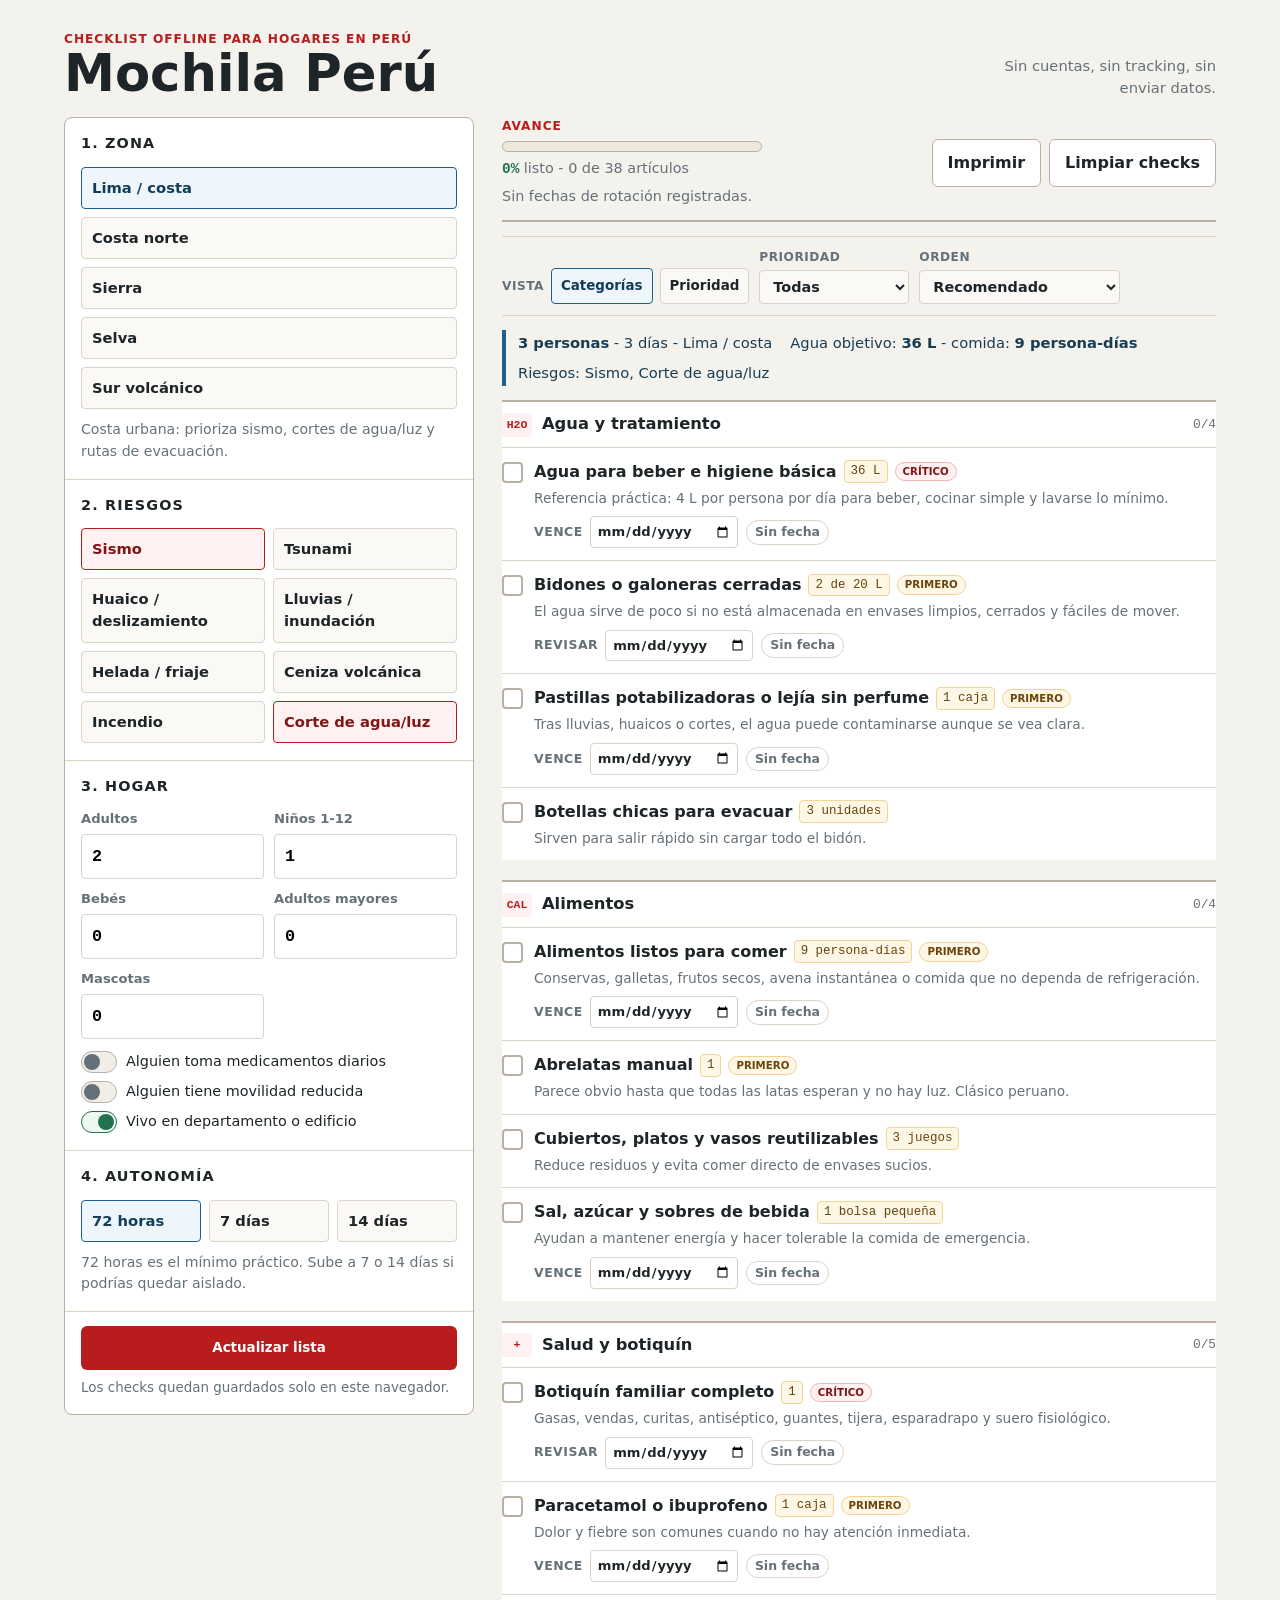
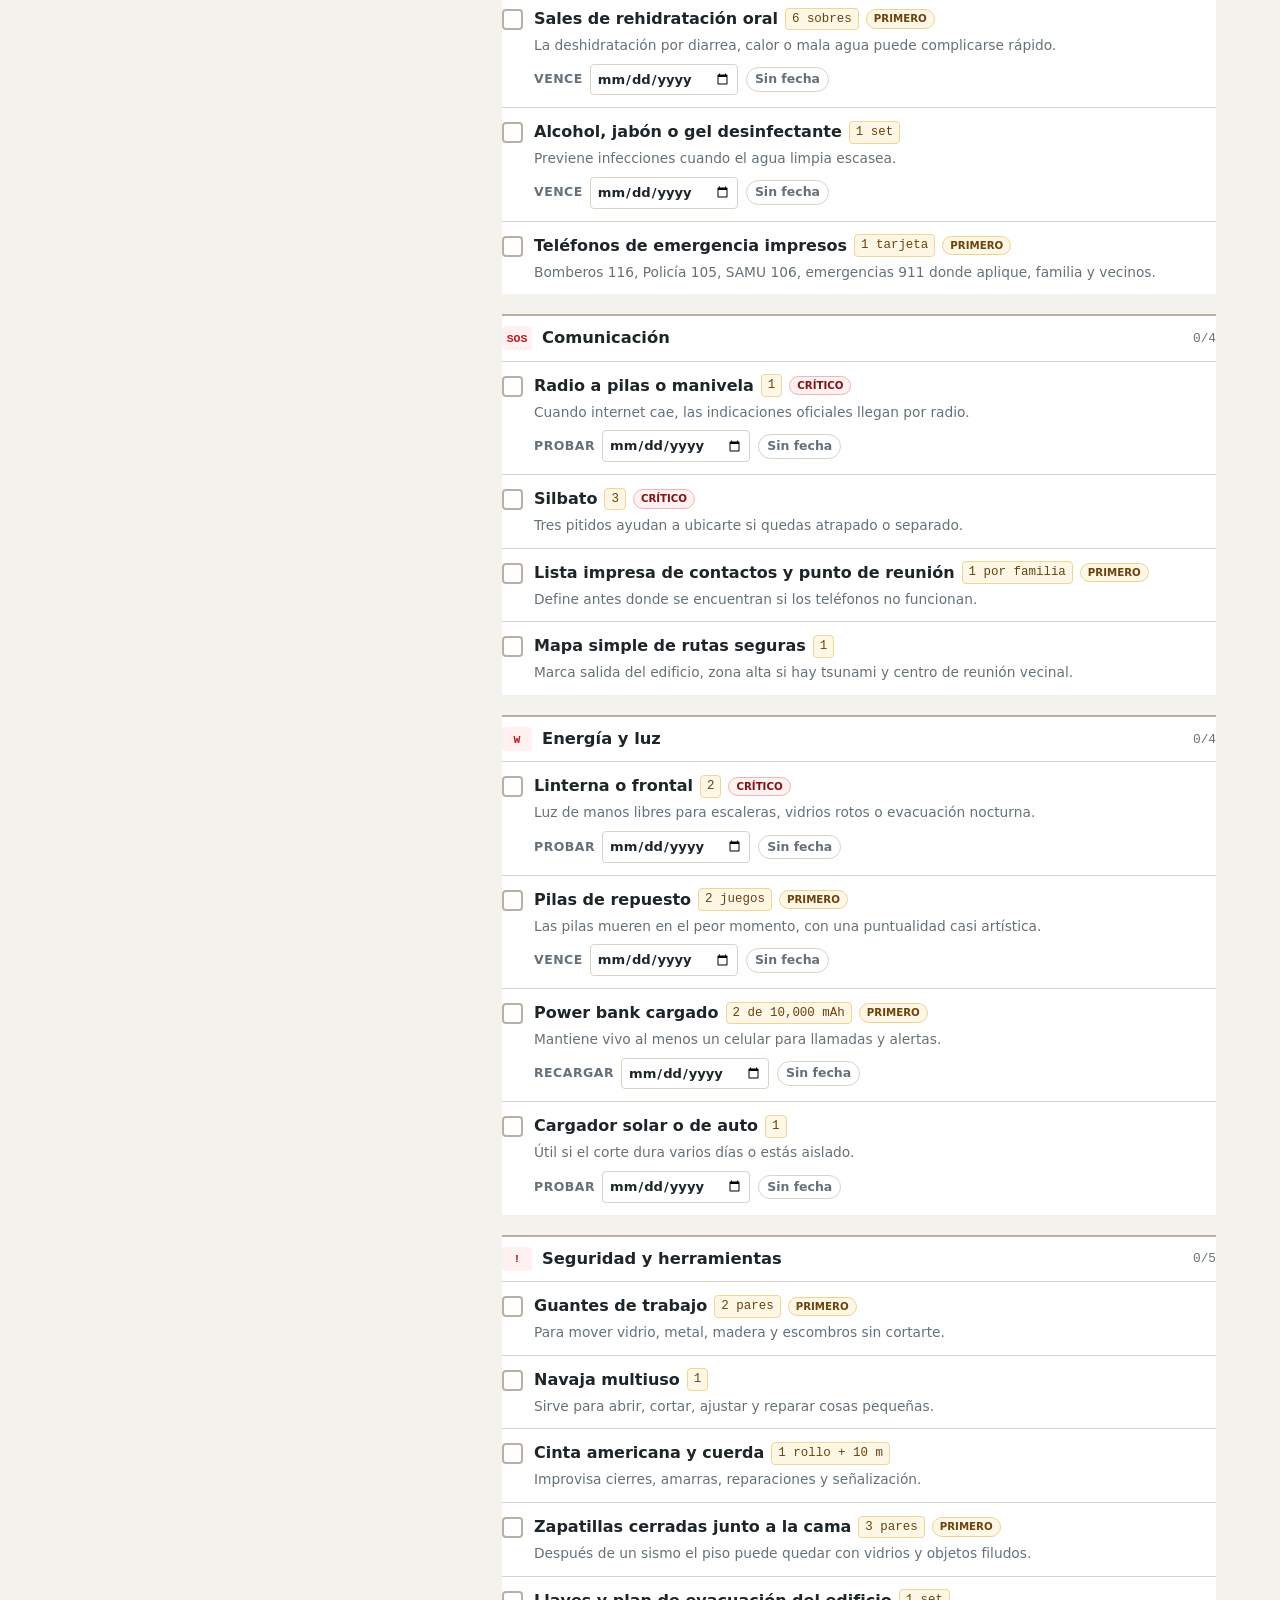
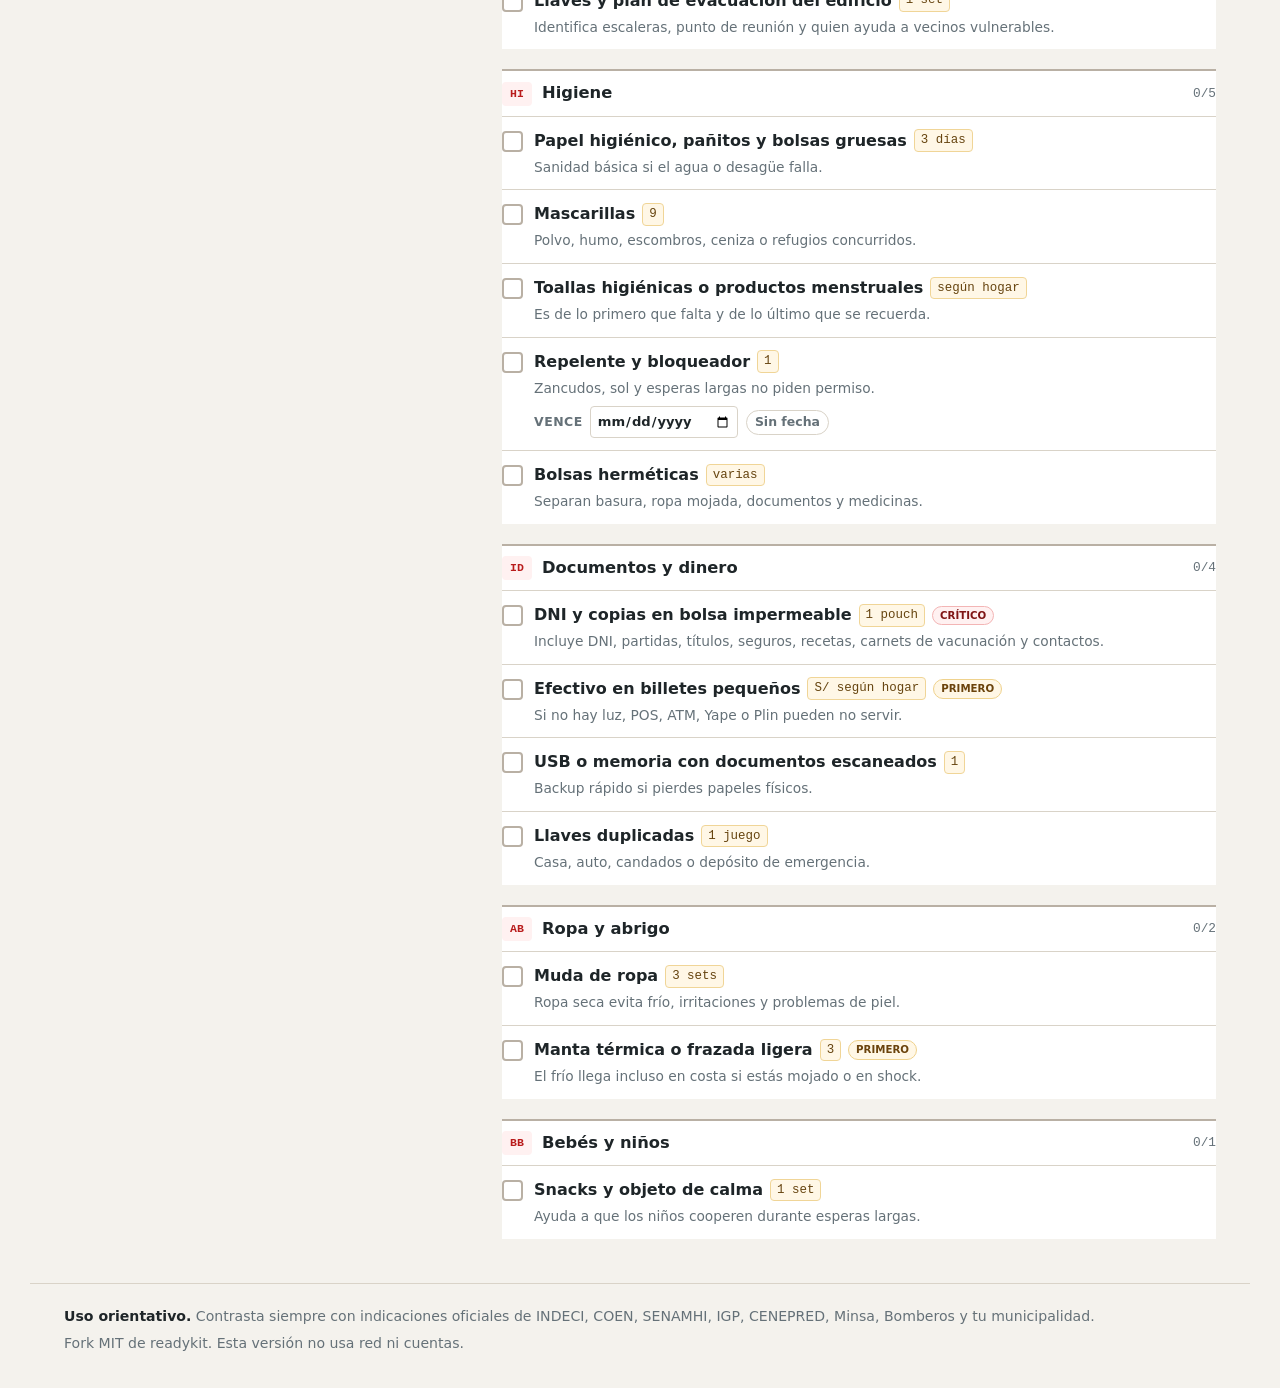
==== commit b5cf49c7: "Limit date tracking to rotatable items" ====
--- a/index.html
+++ b/index.html
@@ -119,7 +119,7 @@
           <div class="meter">
             <div class="meter__track"><div class="meter__fill" id="meterFill"></div></div>
             <p><strong id="meterPct">0%</strong> listo - <span id="meterCount">0 de 0</span> artículos</p>
-            <p class="expiry-summary" id="expirySummary">Sin fechas de vencimiento registradas.</p>
+            <p class="expiry-summary" id="expirySummary">Sin fechas de rotación registradas.</p>
           </div>
         </div>
         <div class="status__actions">
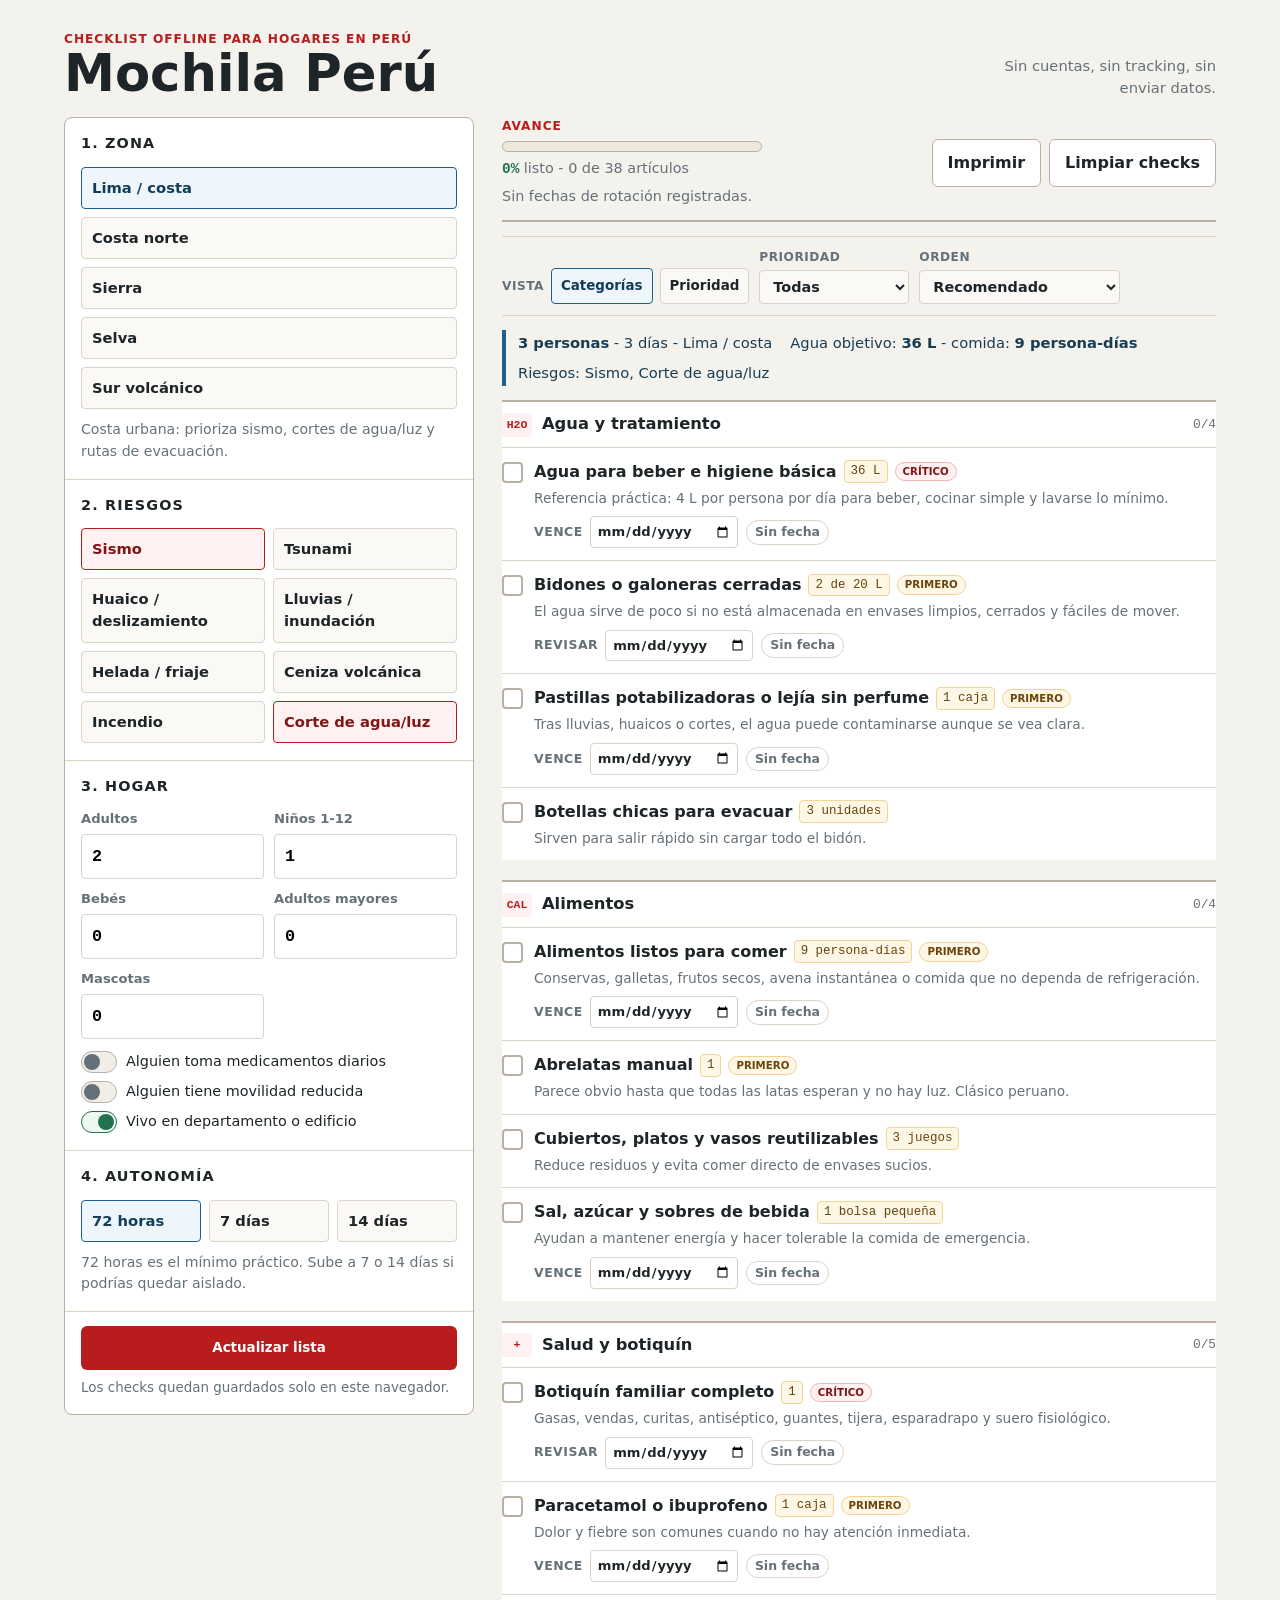
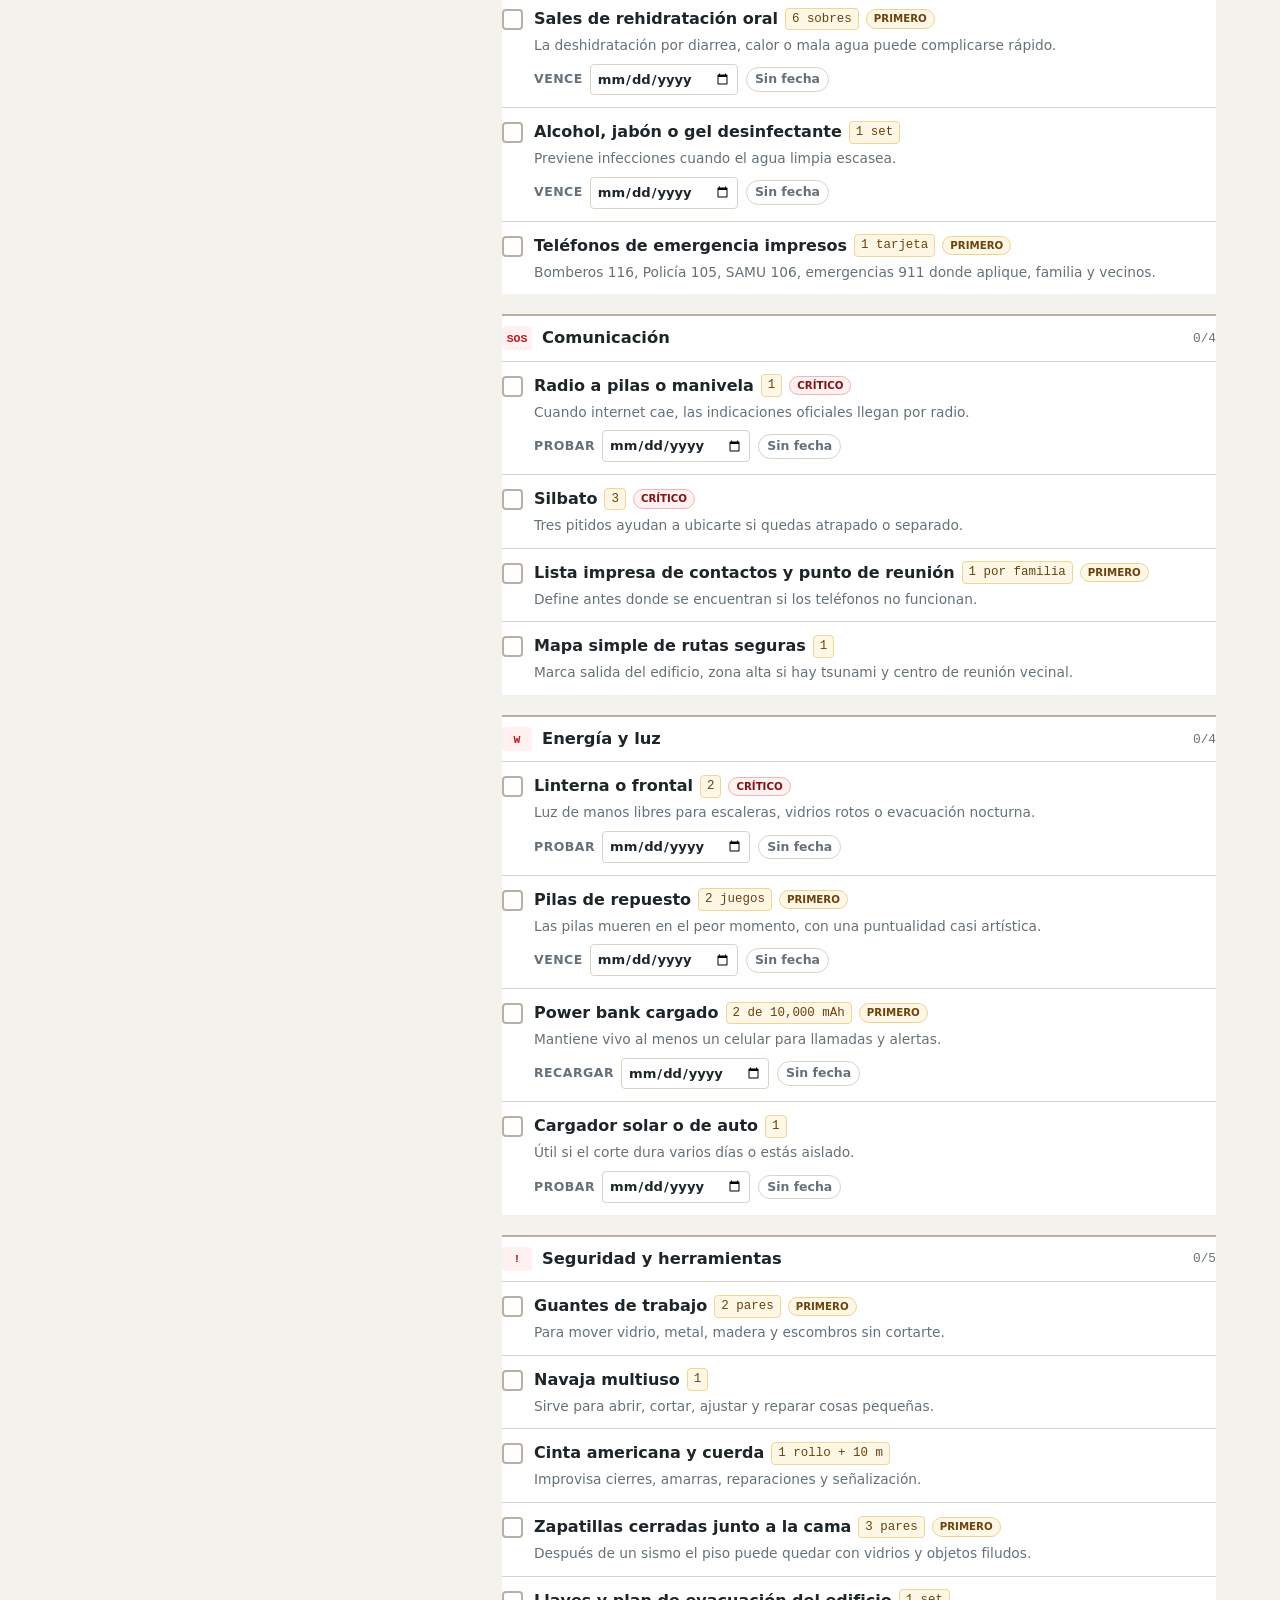
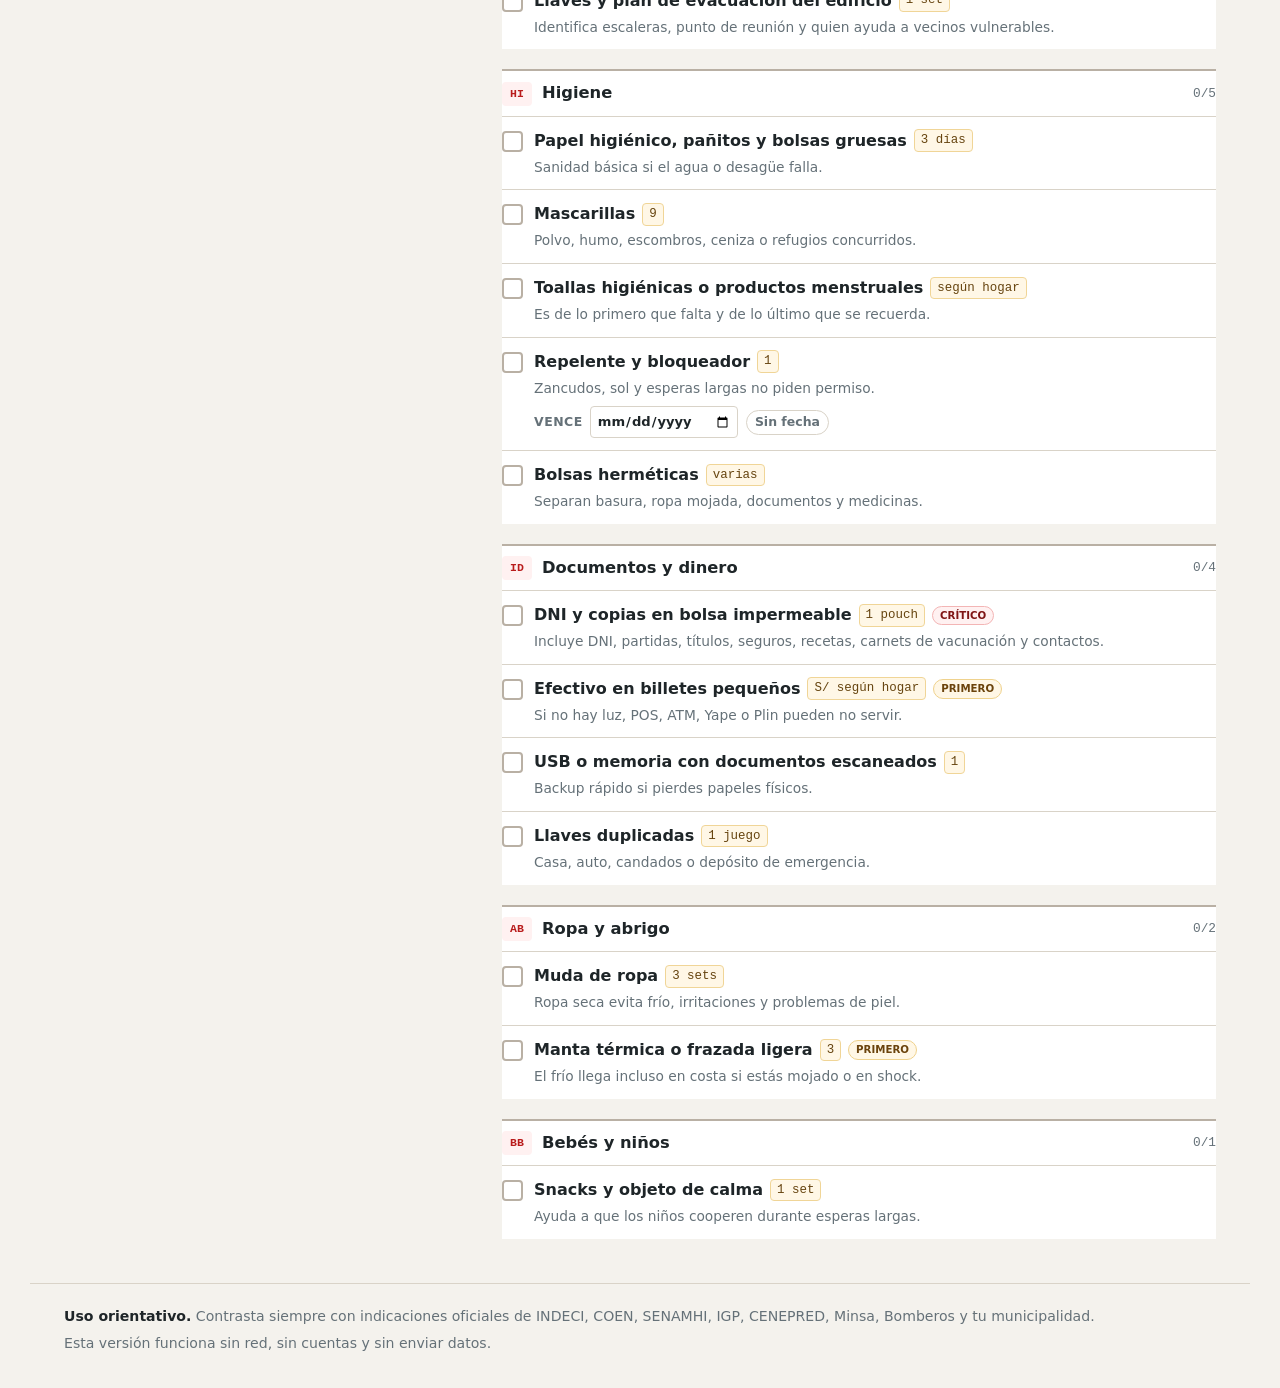
==== commit cadfdd72: "Remove original repo remnants" ====
--- a/index.html
+++ b/index.html
@@ -9,7 +9,7 @@
   <meta name="color-scheme" content="light">
   <link rel="canonical" href="https://mochila-peru.pages.dev/">
   <meta name="robots" content="index, follow, max-image-preview:large">
-  <meta name="author" content="Gumorenos, fork de readykit">
+  <meta name="author" content="Gumorenos">
   <meta name="keywords" content="mochila de emergencia Perú, kit de emergencia, INDECI, sismo Perú, huaico, tsunami, friaje, ceniza volcánica">
   <meta name="theme-color" content="#f7f4ee">
 
@@ -19,7 +19,16 @@
   <meta property="og:description" content="Checklist peruano para preparar mochila de emergencia y caja de reserva según zona, riesgos y hogar.">
   <meta property="og:url" content="https://mochila-peru.pages.dev/">
   <meta property="og:locale" content="es_PE">
-  <meta property="og:image" content="https://mochila-peru.pages.dev/og-image.png">
+  <meta property="og:image" content="https://mochila-peru.pages.dev/og-mochila-peru.png">
+  <meta property="og:image:secure_url" content="https://mochila-peru.pages.dev/og-mochila-peru.png">
+  <meta property="og:image:type" content="image/png">
+  <meta property="og:image:width" content="1200">
+  <meta property="og:image:height" content="630">
+  <meta property="og:image:alt" content="Mochila Perú - checklist familiar de emergencia">
+  <meta name="twitter:card" content="summary_large_image">
+  <meta name="twitter:title" content="Mochila Perú - checklist familiar de emergencia">
+  <meta name="twitter:description" content="Checklist peruano para preparar mochila de emergencia y caja de reserva según zona, riesgos y hogar.">
+  <meta name="twitter:image" content="https://mochila-peru.pages.dev/og-mochila-peru.png">
 
   <link rel="stylesheet" href="styles.css">
   <link rel="icon" href="favicon.svg" type="image/svg+xml">
@@ -159,7 +168,7 @@
 
   <footer class="foot">
     <p><strong>Uso orientativo.</strong> Contrasta siempre con indicaciones oficiales de INDECI, COEN, SENAMHI, IGP, CENEPRED, Minsa, Bomberos y tu municipalidad.</p>
-    <p>Fork MIT de readykit. Esta versión no usa red ni cuentas.</p>
+    <p>Esta versión funciona sin red, sin cuentas y sin enviar datos.</p>
   </footer>
 
   <script src="app.js" defer></script>
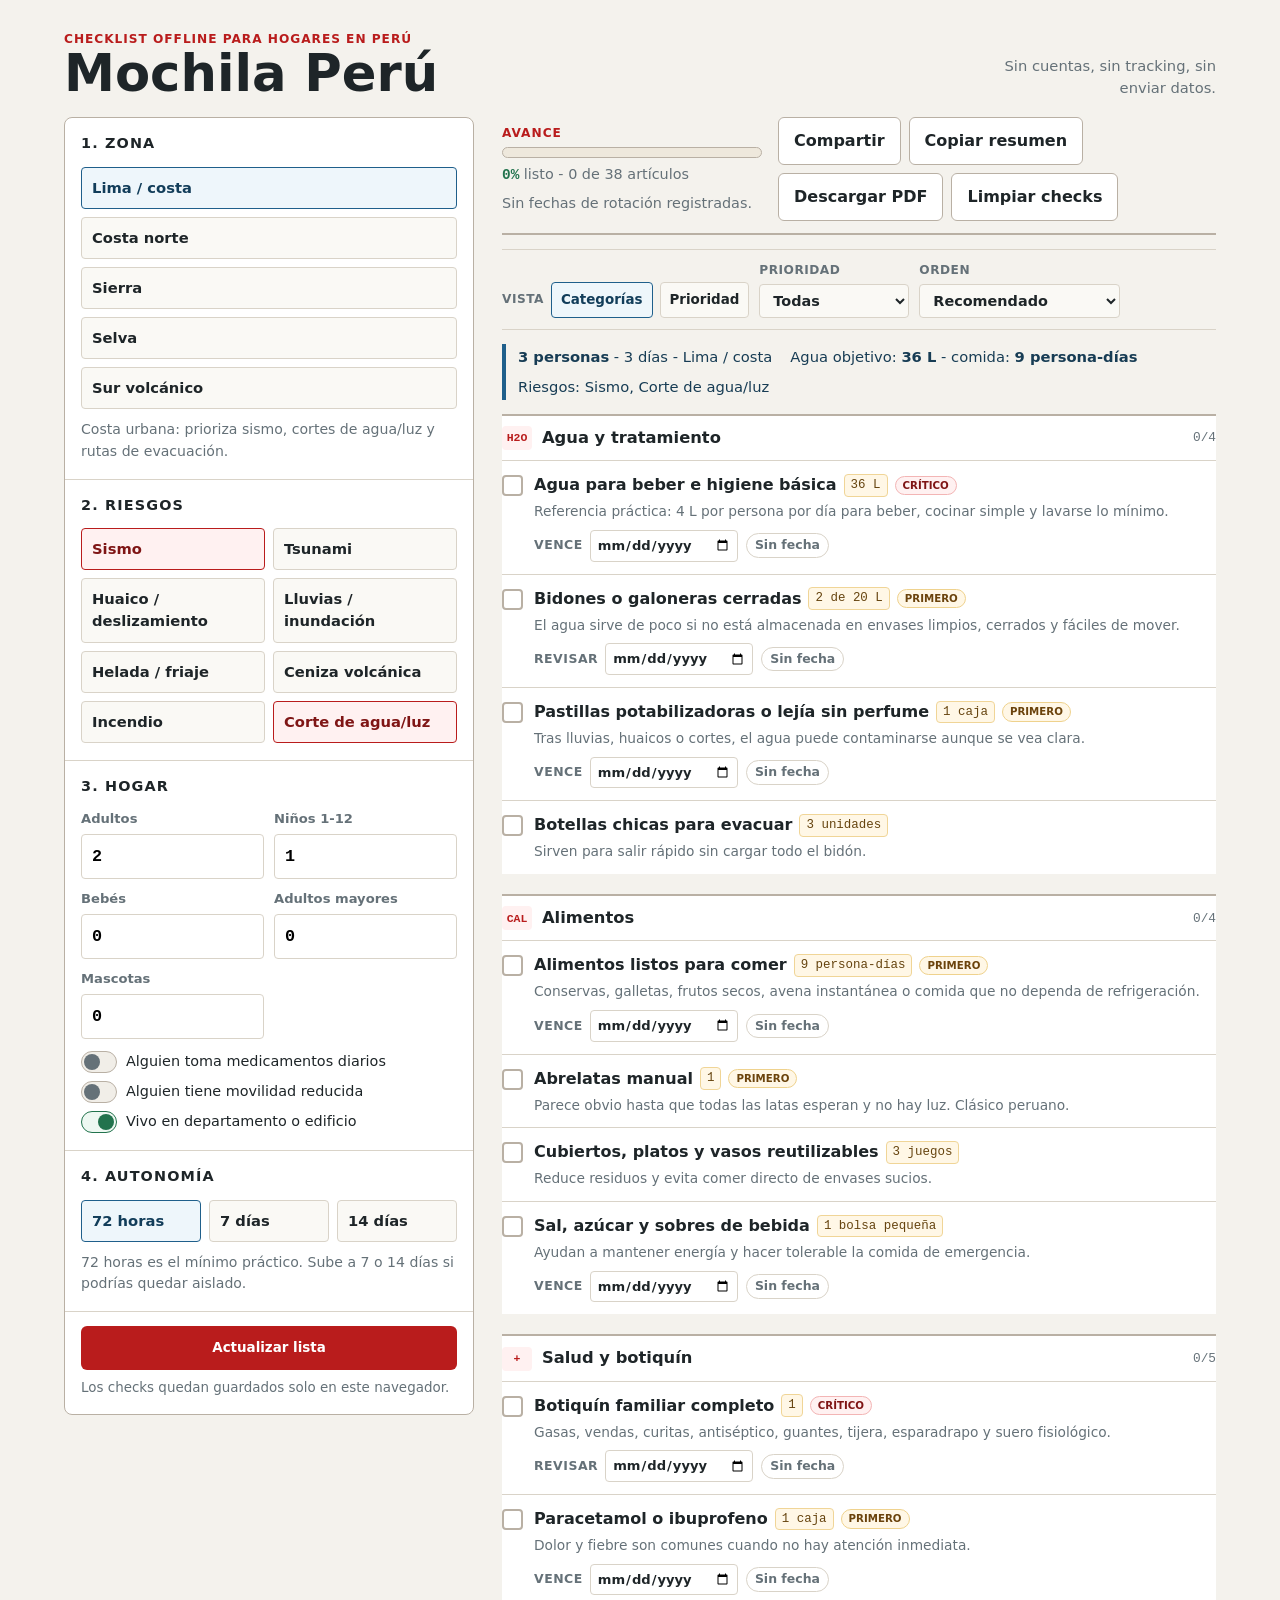
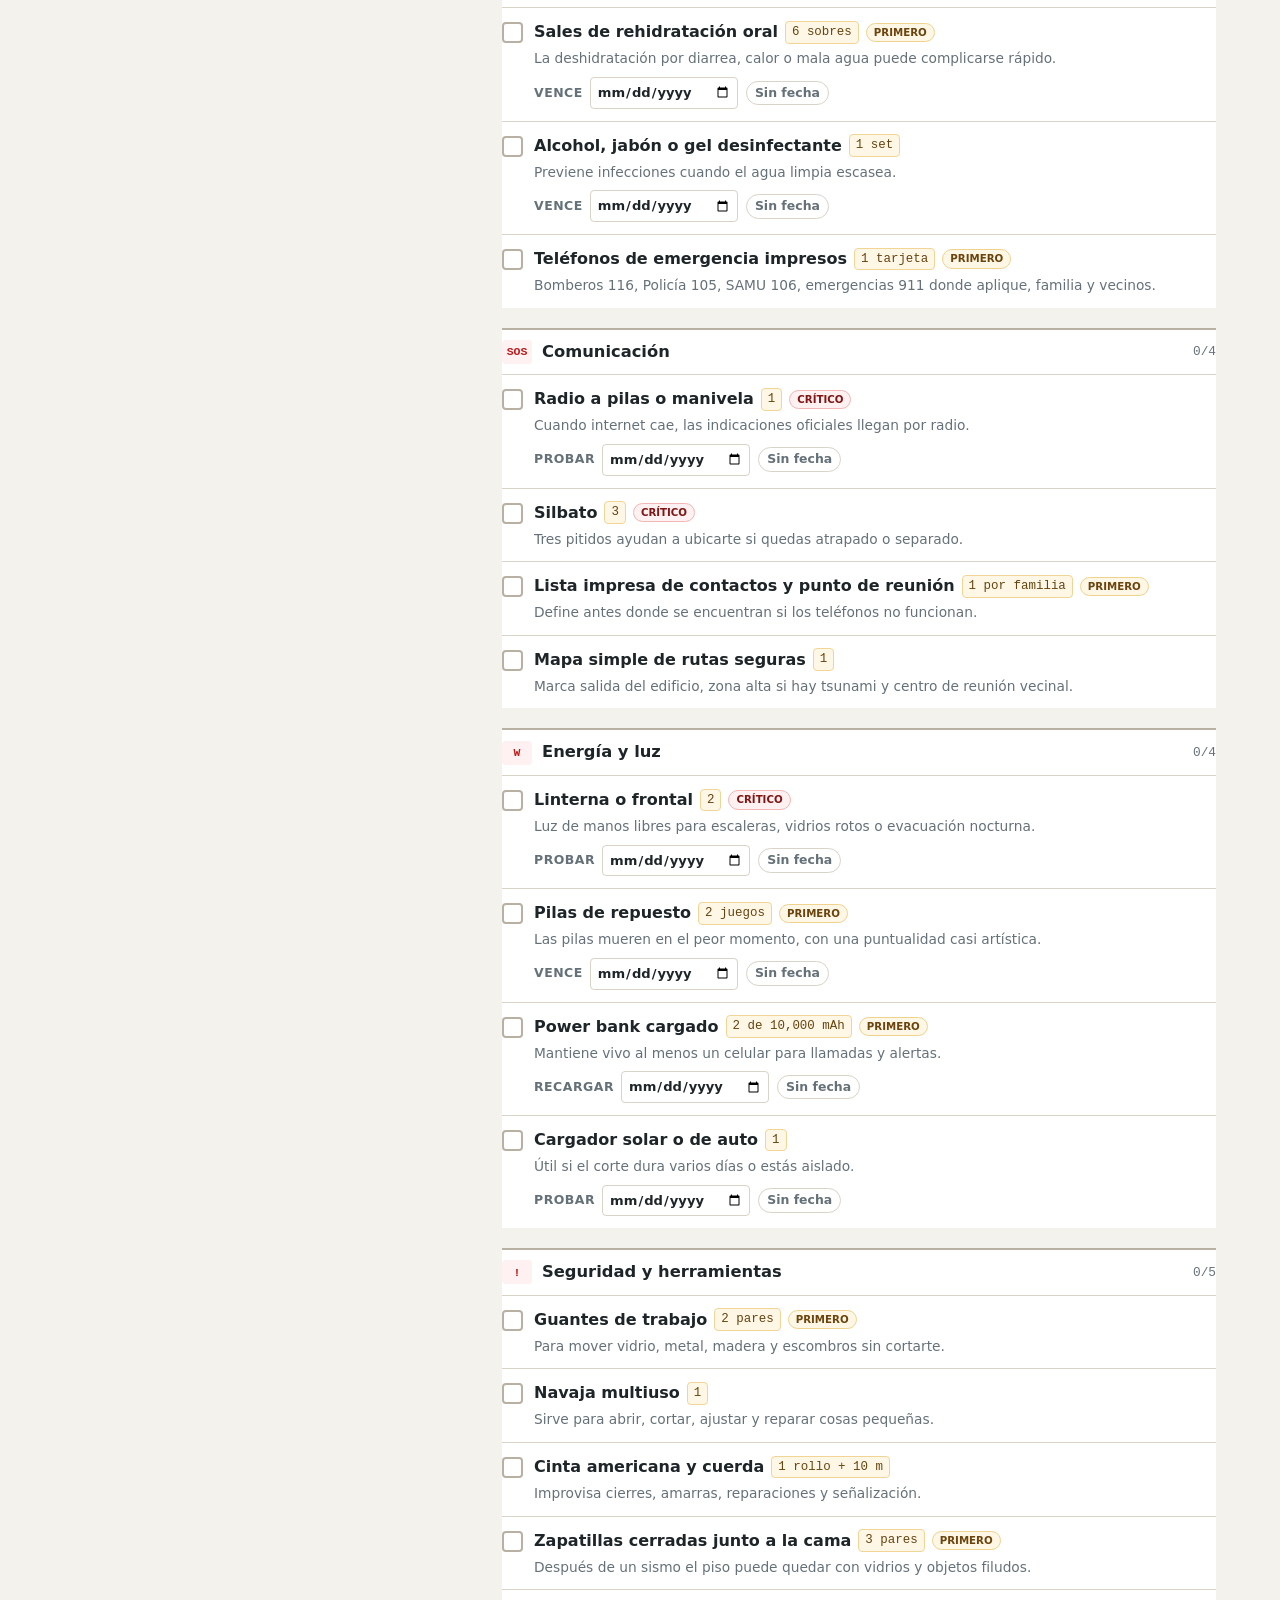
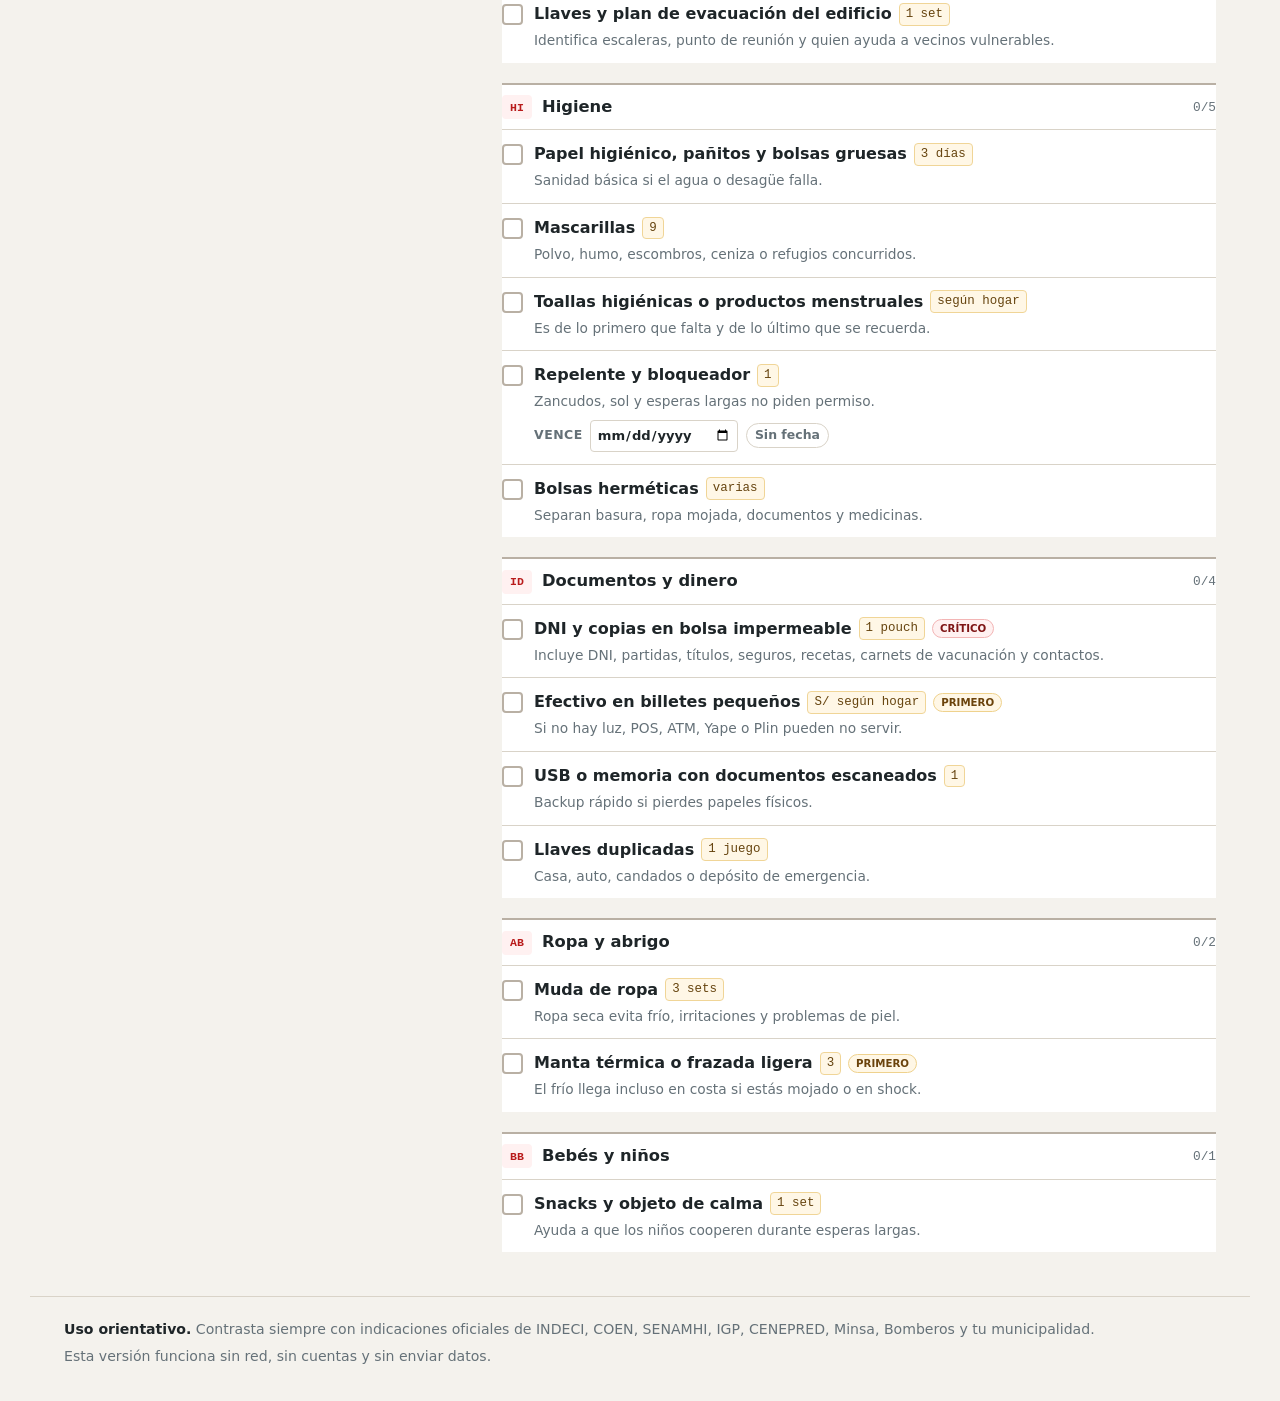
==== commit 594673f5: "Add shareable checklist export" ====
--- a/index.html
+++ b/index.html
@@ -132,7 +132,9 @@
           </div>
         </div>
         <div class="status__actions">
-          <button type="button" class="btn btn--ghost" id="printBtn">Imprimir</button>
+          <button type="button" class="btn btn--ghost" id="shareBtn">Compartir</button>
+          <button type="button" class="btn btn--ghost" id="summaryBtn">Copiar resumen</button>
+          <button type="button" class="btn btn--ghost" id="printBtn">Descargar PDF</button>
           <button type="button" class="btn btn--ghost" id="resetBtn">Limpiar checks</button>
         </div>
       </div>
